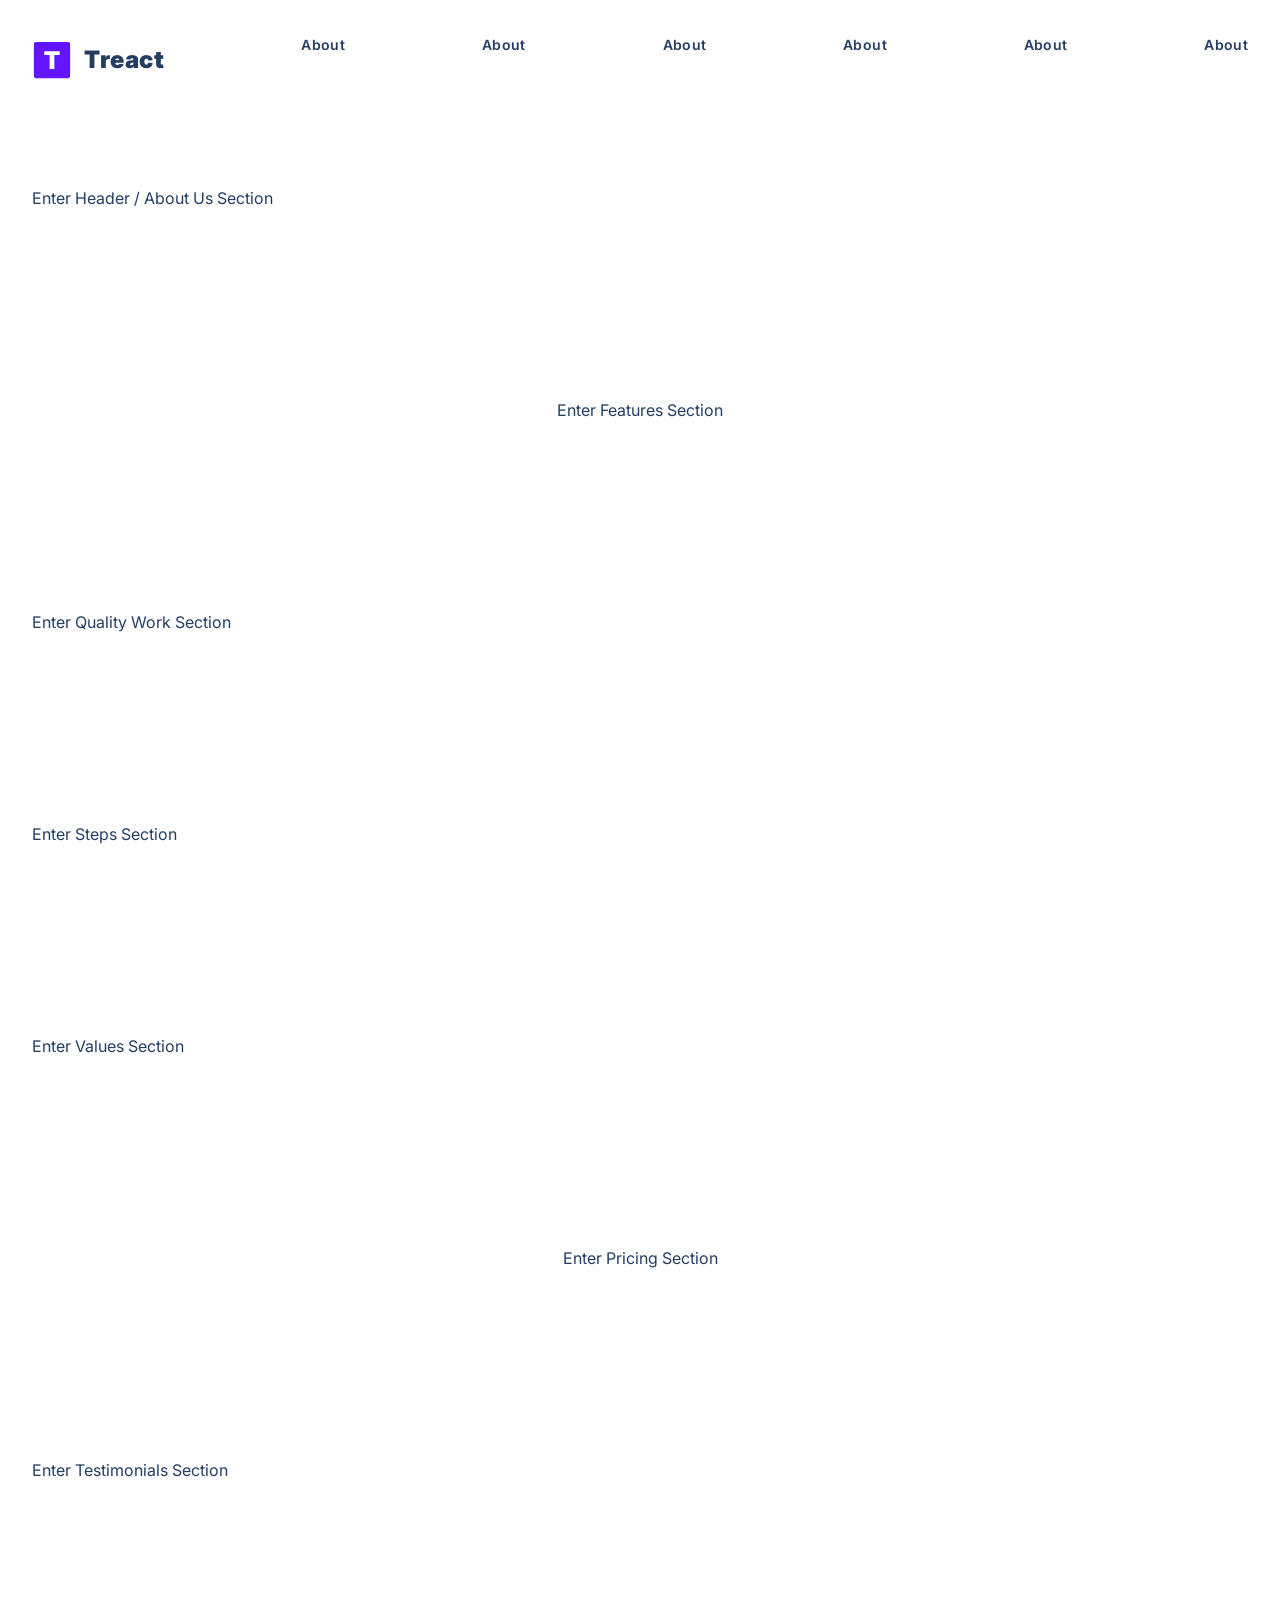
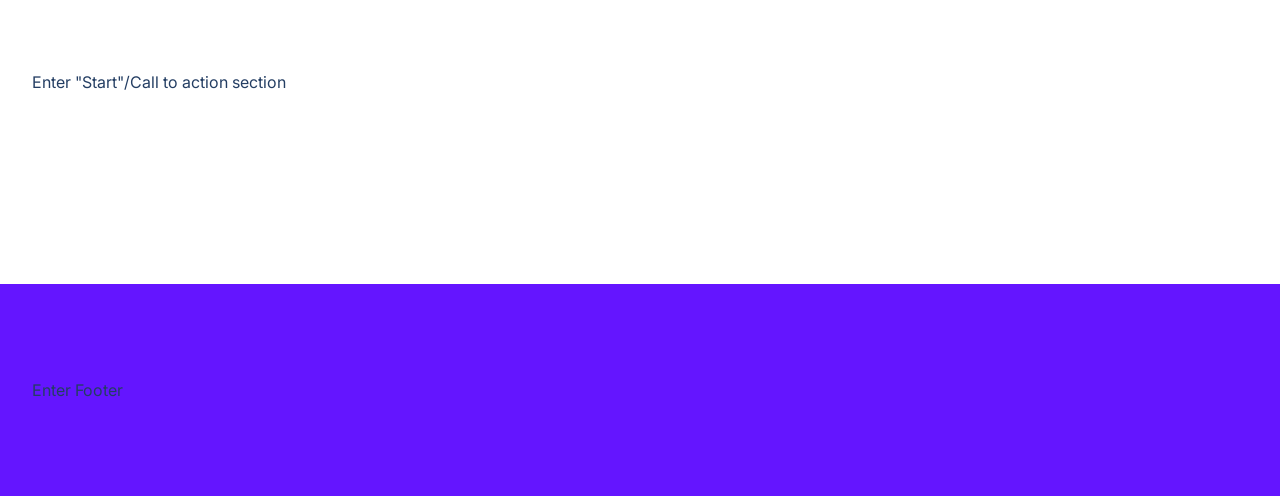
==== treact-final-project/index.html @ c8057647 "adding changes to nav bar" ====
<!DOCTYPE html>
<html lang="en">

<head>
    <meta charset="UTF-8">
    <meta http-equiv="X-UA-Compatible" content="IE=edge">
    <meta name="viewport" content="width=device-width, initial-scale=1.0">
    <title>Document</title>
    <link rel="stylesheet" href="style.css">
    <link rel="stylesheet" href="https://pro.fontawesome.com/releases/v5.10.0/css/all.css"
        integrity="sha384-AYmEC3Yw5cVb3ZcuHtOA93w35dYTsvhLPVnYs9eStHfGJvOvKxVfELGroGkvsg+p" crossorigin="anonymous" />
    <script src="script.js"></script>
</head>

<body>
    <section id="landing">
        <nav>
            <div class="row nav__row">
                <div class="nav__logo">
                 <img class="nav__logo--img" src="./assets/logo.2c489fc453a1783cbadacf914efa3df6.svg"alt="LOGO">
                 <div class="nav__logo--title">
                    Treact
                 </div>
                </div>
                 <a href="#" class="nav__link">About</a>
                 <a href="#" class="nav__link">About</a>
                 <a href="#" class="nav__link">About</a>
                 <a href="#" class="nav__link">About</a>
                 <a href="#" class="nav__link login">About</a>
                 <a href="#" class="nav__link nav__link--primary">About</a>
                <button class="btn__menu" onclick="openMenu()">
                    <svg xmlns="http://www.w3.org/2000/svg" width="24" height="24" viewBox="0 0 24 24" fill="none"
                        stroke="currentColor" stroke-width="2" stroke-linecap="round" stroke-linejoin="round"
                        class="btn__menu--svg">
                        <line x1="3" y1="12" x2="21" y2="12"></line>
                        <line x1="3" y1="6" x2="21" y2="6"></line>
                        <line x1="3" y1="18" x2="21" y2="18"></line>
                    </svg>
                </button>
            </div>
        </nav>
        <div class="modal">
            <button class="btn__menu btn__menu--close" onclick="closeMenu()">
                <svg xmlns="http://www.w3.org/2000/svg" width="24" height="24" viewBox="0 0 24 24" fill="none"
                    stroke="currentColor" stroke-width="2" stroke-linecap="round" stroke-linejoin="round"
                    class="light___StyledCloseIcon-lj69nl-14 fASujC">
                    <line x1="18" y1="6" x2="6" y2="18"></line>
                    <line x1="6" y1="6" x2="18" y2="18"></line>
                </svg>
            </button>
            <div class="modal__links">
                <a class="modal__link">About</a>
                <a class="modal__link">Blog</a>
                <a class="modal__link">Pricing</a>
                <a class="modal__link">Contact Us</a>
                <a class="modal__link">Login</a>
                <a class="modal__link modal__link--primary">Sign Up</a>
            </div>
        </div>
        <header>
            <div class="container">
                <div class="row">
                    <!--  -->Enter Header / About Us Section<!--  -->
            </div>
        </header>
    </section>
    <main>
        <section id="features">
            <div class="container">
                <div class="row__narrow">
                    <!--  -->Enter Features Section<!--  -->
                </div>
            </div>
        </section>
        <section id="quality">
            <div class="container">
                <div class="row">
                    <!--  -->Enter Quality Work Section<!--  -->
                </div>
            </div>
        </section>
        <section id="steps">
            <div class="container">
                <div class="row">
                    <!--  -->Enter Steps Section<!--  -->
                </div>
            </div>
        </section>
        <section id="values">
            <div class="container">
                <div class="row">
                    <!--  -->Enter Values Section<!--  -->
                </div>
            </div>
        </section>
        <section id="pricing">
            <div class="container">
                <div class="row">
                    <!--  -->Enter Pricing Section<!--  -->
                </div>
            </div>
        </section>
        <section id="testimonials">
            <div class="container">
                <div class="row">
                    <!--  -->Enter Testimonials Section<!--  -->
                </div>
            </div>
        </section>
        <section id="start">
            <div class="container">
                <div class="row">
                    <!--  -->Enter "Start"/Call to action section<!--  -->
                </div>
            </div>
        </section>
    </main>
    <footer>
        <div class="row footer__row">
            <!--  -->Enter Footer<!--  -->
        </div>
    </footer>
</body>

</html>
---- treact-final-project/style.css ----
@import url('https://fonts.googleapis.com/css2?family=Inter:wght@100;200;300;400;500;600;700;800;900&display=swap');

* {
    margin: 0;
    padding: 0;
    box-sizing: border-box;
    font-family: 'Inter', system-ui;
    color: #243e63;
}

body {
    max-width: 100vw;
    overflow-x: hidden;
}

a {
    text-decoration: none;
    display: inline;
}

.row {
    width: 100%;
    max-width: 1280px;
    margin: 0 auto;
}

.row__narrow {
    width: 100%;
    max-width: 1024px;
    margin: 0 auto;
}

.container {
    padding: 96px 0;
}

.purple {
    color: #6415ff;
}

section {
    padding: 0 32px;
}

main {
    margin-bottom: 96px;
}


/* 

NAVBAR ↓

*/


nav {
    display: flex;
    padding-top: 32px;
}

.nav__row {
    display: flex;
    justify-content: space-between;
}

.nav__logo {
    display: flex;
    align-items: center;
    margin: 8px 0;
    padding-bottom: 4px;
}

.nav__logo--img {
    height: 40px;
    width: 40px;
}

.nav__logo--title {
    font-weight: 900;
    font-size: 24px;
    margin-left: 12px;
    padding-bottom: 2px;
    letter-spacing: 0.6px;
}

.nav__links {
    display: flex;
    align-items: center;
    padding-bottom: 2px;
}

.nav__link {
    font-size: 14px;
    font-weight: 600;
    padding-top: 4px;
    letter-spacing: 0.35px;
    border-bottom: 2px solid transparent;
    position: relative;
    transition: all 300ms;
}


.btn__menu {
    display: none;
    background: transparent;
    border: none;
    transition: all 300ms ease;
}

.btn__menu--svg:hover {
    filter: invert(26%) sepia(94%) saturate(7476%) hue-rotate(261deg) brightness(94%) contrast(115%);
}

.modal {
    position: fixed;
    top: 0;
    left: 0;
    right: 0;
    height: 378px;
    margin: 24px 16px;
    padding: 32px;
    background-color: #fff;
    border: 1px solid rgb(229, 231, 235);
    border-radius: 8px;
    z-index: 4;
    visibility: hidden;
    opacity: 0;
    transform: translateX(300%);
    transition: all 300ms ease;
}

.modal__links {
    width: 100%;
    height: 100%;
    display: flex;
    flex-direction: column;
    align-items: center;
}

.modal__link {
    color: #1a202c;
    font-size: 18px;
    font-weight: 600;
    line-height: 1.5;
    margin: 8px 0;
    padding-bottom: 4px;
    border-bottom: 2px solid transparent;
}

.modal__link--primary {
    color: #f7fafc;
    padding: 12px 32px;
    background: #6415ff;
    border-radius: 500px;
    border: none;
}

.menu--open .modal {
    visibility: visible;
    opacity: 1;
    transform: translateX(0);
}

.btn__menu--close {
    position: fixed;
    top: 24px;
    right: 18px;
}


/* 

HEADER / ABOUT US ↓

*/


header .row {
    display: flex;
    align-items: center;
    justify-content: space-between;
}


/* 

FEATURES ↓

*/


#features {
    position: relative;
}

#features .row__narrow {
    display: flex;
    flex-direction: column;
    align-items: center;
}


/* 

QUALITY WORK ↓

*/


#quality .row {
    display: flex;
    justify-content: space-between;
    align-items: center;
}


/* 

STEPS ↓

*/


#steps .row {
    display: flex;
    justify-content: space-between;
    align-items: center;
}


/* 

VALUES ↓

*/

#values .row {
    display: flex;
    justify-content: space-between;
    align-items: center;
}


/*

PRICING ↓

*/


#pricing .row {
    display: flex;
    flex-direction: column;
    align-items: center;
}

/* 

TESTIMONIALS ↓

*/


#testimonials .row {
    display: flex;
}


/* 

START / CALL TO ACTION ↓

*/



#start .row {
    position: relative;
    overflow: hidden;
}


/* 

FOOTER ↓

*/


footer {
    padding: 96px 32px;
    background-color: rgb(100, 21, 255);
    margin-bottom: -32px;
    position: relative;
    overflow: hidden;
}


/* 

MOBILE RESPONSIVENESS ↓

*/


@media(max-width: 1280px) {
    header .row {
        align-items: flex-end;
    }
}

@media (max-width: 1024px) {

    .btn__menu {
        display: block;
    }
    header .row {
        flex-direction: column;
        align-items: center;
    }
    footer {
        padding: 80px 32px;
    }
}

@media(max-width: 768px) {
    #quality .row,
    #values .row {
        flex-direction: column-reverse;
    }
    #steps .row,
    #testimonials .row {
        flex-direction: column;
        align-items: center;
    }
    #pricing .row {
        margin-top: 40px;
    }
}

@media(max-width: 640px) {
    .container {
        padding: 80px 0;
    }
    .nav__logo {
        margin: 8px 0;
        padding-bottom: 4px;
    }
    main {
        margin-bottom: 80px;
    }
}
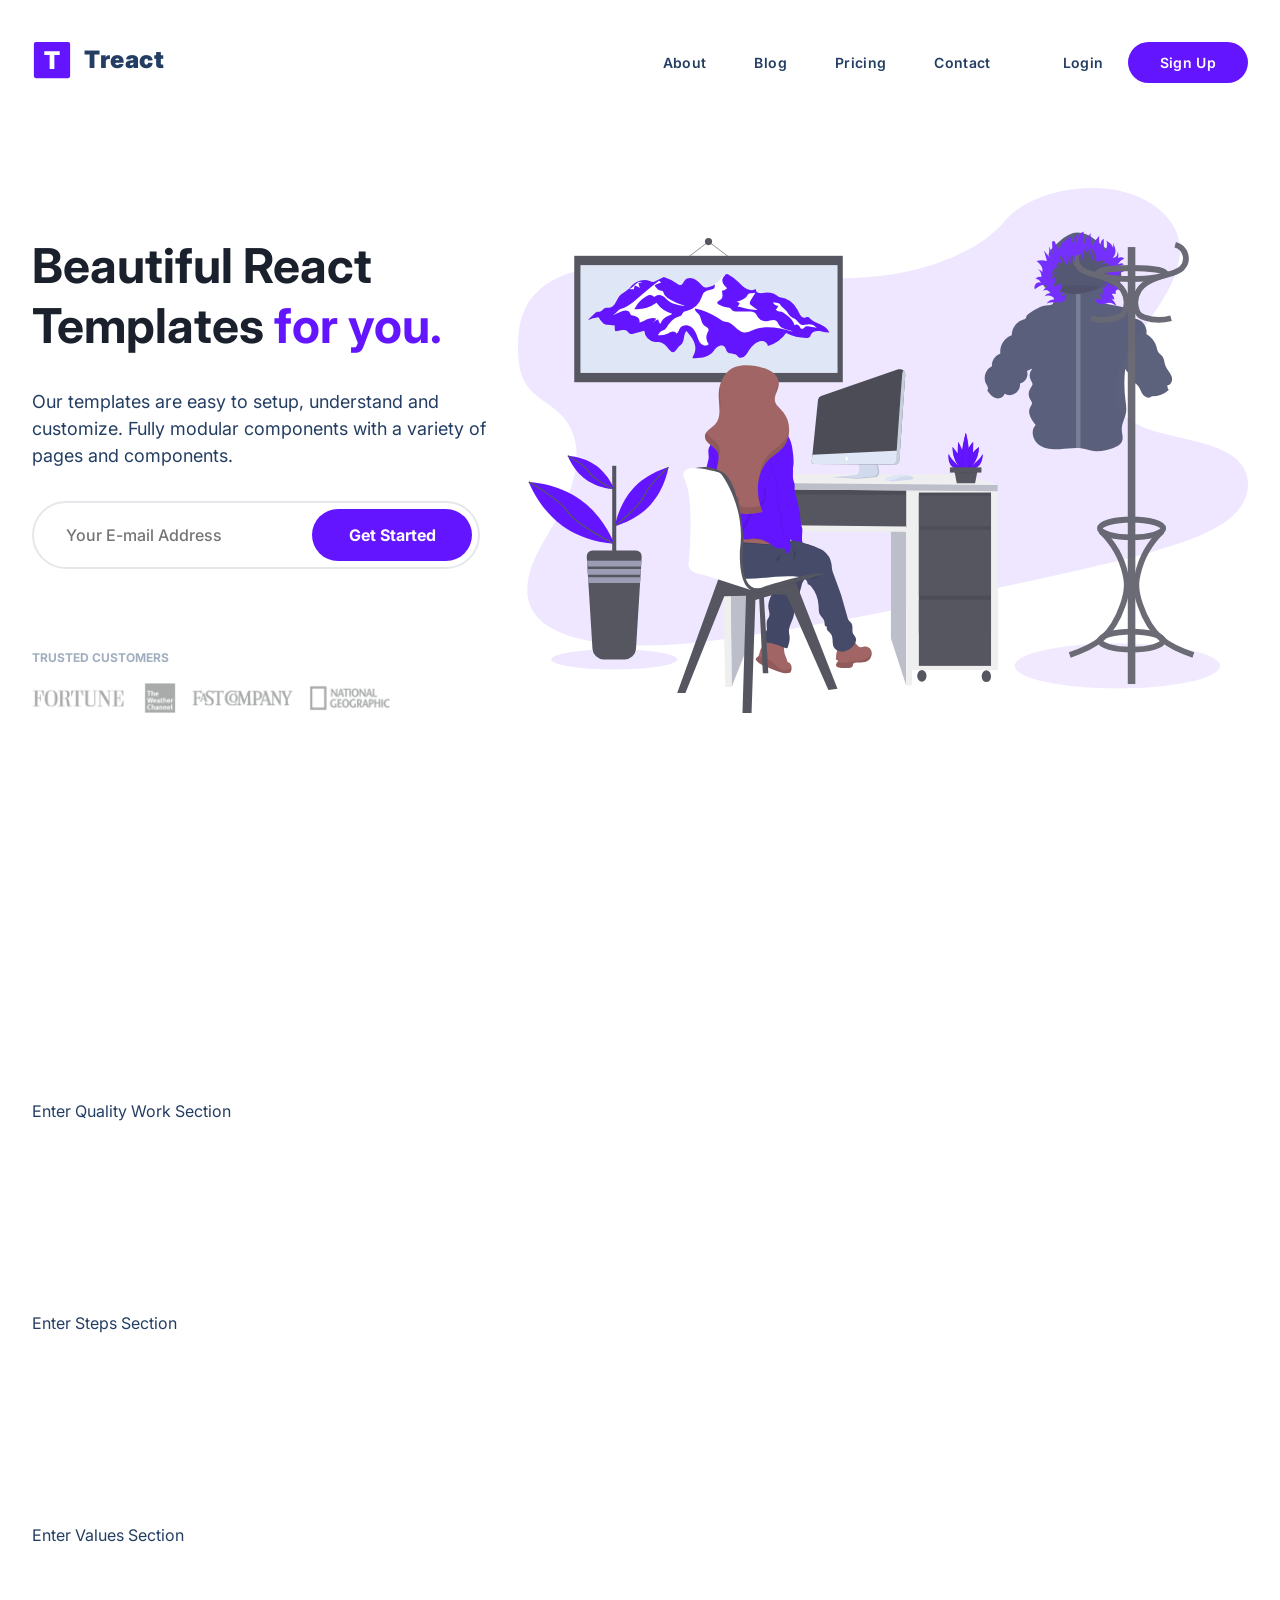
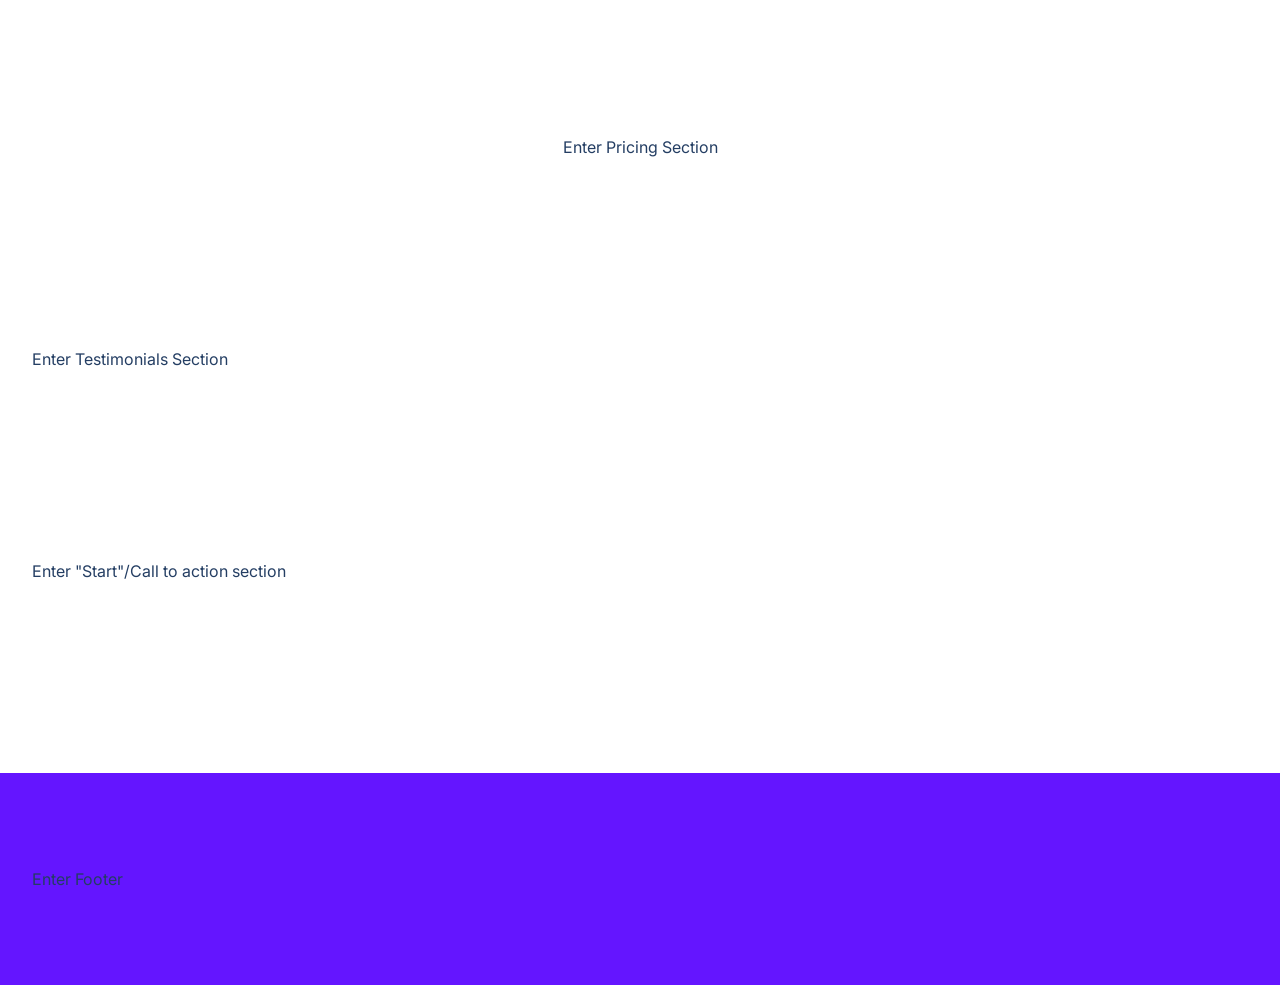
==== commit c5e47ad6: "adding nav and features" ====
--- a/treact-final-project/index.html
+++ b/treact-final-project/index.html
@@ -14,31 +14,33 @@
 
 <body>
     <section id="landing">
-        <nav>
-            <div class="row nav__row">
-                <div class="nav__logo">
-                 <img class="nav__logo--img" src="./assets/logo.2c489fc453a1783cbadacf914efa3df6.svg"alt="LOGO">
-                 <div class="nav__logo--title">
-                    Treact
-                 </div>
+            <nav>
+                <div class="row nav__row">
+                    <div class="nav__logo">
+                     <img class="nav__logo--img" src="./assets/logo.2c489fc453a1783cbadacf914efa3df6.svg"alt="LOGO">
+                     <div class="nav__logo--title">
+                        Treact
+                     </div>
+                    </div>
+                    <div class="nav__links">
+                     <a href="#" class="nav__link">About</a>
+                     <a href="#" class="nav__link">Blog</a>
+                     <a href="#" class="nav__link">Pricing</a>
+                     <a href="#" class="nav__link">Contact</a>
+                     <a href="#" class="nav__link login">Login</a>
+                     <a href="#" class="nav__link nav__link--primary">Sign Up</a>
+                     </div>
+                    <button class="btn__menu" onclick="openMenu()">
+                        <svg xmlns="http://www.w3.org/2000/svg" width="24" height="24" viewBox="0 0 24 24" fill="none"
+                            stroke="currentColor" stroke-width="2" stroke-linecap="round" stroke-linejoin="round"
+                            class="btn__menu--svg">
+                            <line x1="3" y1="12" x2="21" y2="12"></line>
+                            <line x1="3" y1="6" x2="21" y2="6"></line>
+                            <line x1="3" y1="18" x2="21" y2="18"></line>
+                        </svg>
+                    </button>
                 </div>
-                 <a href="#" class="nav__link">About</a>
-                 <a href="#" class="nav__link">About</a>
-                 <a href="#" class="nav__link">About</a>
-                 <a href="#" class="nav__link">About</a>
-                 <a href="#" class="nav__link login">About</a>
-                 <a href="#" class="nav__link nav__link--primary">About</a>
-                <button class="btn__menu" onclick="openMenu()">
-                    <svg xmlns="http://www.w3.org/2000/svg" width="24" height="24" viewBox="0 0 24 24" fill="none"
-                        stroke="currentColor" stroke-width="2" stroke-linecap="round" stroke-linejoin="round"
-                        class="btn__menu--svg">
-                        <line x1="3" y1="12" x2="21" y2="12"></line>
-                        <line x1="3" y1="6" x2="21" y2="6"></line>
-                        <line x1="3" y1="18" x2="21" y2="18"></line>
-                    </svg>
-                </button>
-            </div>
-        </nav>
+            </nav>
         <div class="modal">
             <button class="btn__menu btn__menu--close" onclick="closeMenu()">
                 <svg xmlns="http://www.w3.org/2000/svg" width="24" height="24" viewBox="0 0 24 24" fill="none"
@@ -60,7 +62,25 @@
         <header>
             <div class="container">
                 <div class="row">
-                    <!--  -->Enter Header / About Us Section<!--  -->
+                   <div class="header__description">
+                    <h1>
+                        Beautiful React Templates <span class="purple">for you.</span>
+                    </h1>
+                    <p class="header__description--para">
+                       Our templates are easy to setup, understand and customize. Fully modular components with a variety of pages and components. 
+                    </p>
+                    <div class="header__email">
+                      <input type="text" class="header__email--input" placeholder="Your E-mail Address"> 
+                      <button class="header__email--btn">Get Started</button> 
+                    </div>
+                    <p class="header__customers--title">
+                        TRUSTED CUSTOMERS
+                    </p>
+                    <img src="./assets/customers-logo-strip.680ac7c2e8ae28161d2c.png" alt="" class="header__customers">
+                   </div> 
+            <figure class="header__img--wrapper">
+               <img src="./assets/design-illustration-2.6da6a00b20c07c4a9b65d1870679e1b8.svg" alt="" class="header__img"> 
+            </figure>      
             </div>
         </header>
     </section>
@@ -68,7 +88,7 @@
         <section id="features">
             <div class="container">
                 <div class="row__narrow">
-                    <!--  -->Enter Features Section<!--  -->
+                    
                 </div>
             </div>
         </section>
--- a/treact-final-project/style.css
+++ b/treact-final-project/style.css
@@ -18,6 +18,21 @@
     display: inline;
 }
 
+h1 {
+    font-size: 48px;
+    color: #1a202c;
+    line-height: 1.25;
+}
+
+p {
+   font-size: 18px; 
+   line-height: 1.5;
+}
+
+img {
+    width: 100%;
+}
+
 .row {
     width: 100%;
     max-width: 1280px;
@@ -46,6 +61,10 @@
     margin-bottom: 96px;
 }
 
+button {
+    cursor: pointer;
+}
+
 
 /* 
 
@@ -53,6 +72,12 @@
 
 */
 
+.row {
+    width: 100%;
+    max-width: 1280px;
+    margin: 0 auto;
+}
+
 
 nav {
     display: flex;
@@ -60,8 +85,8 @@
 }
 
 .nav__row {
-    display: flex;
-    justify-content: space-between;
+   display: flex;
+   justify-content: space-between;
 }
 
 .nav__logo {
@@ -98,6 +123,51 @@
     border-bottom: 2px solid transparent;
     position: relative;
     transition: all 300ms;
+    margin: 0 24px;
+}
+
+.login{
+    margin-left: 48px;
+}
+
+.nav__link--primary {
+   margin: 0;  
+   padding: 10px 32px;
+   margin-top: 2px;
+   border-radius: 9999px;
+   color: #fff;
+   background-color: #6415ff;
+   line-height: 1.5;
+   border: none;
+   width: auto;
+   transition: all 300ms ease;
+}
+
+.nav__link::after {
+    content: "";
+    position: absolute;
+    left: 0;
+    bottom: -6px;
+    height: 2px;
+    width: 100%;
+    background: #6415ff;
+    transition: all 300ms ease;
+    opacity: 0;
+}
+
+.nav__link:hover::after {
+    opacity: 1;
+}
+
+.nav__link--primary::after {
+    content: "";
+    width: 0;
+    height: 0;
+}
+
+.nav__link--primary:hover {
+    background-color: #5011cc;
+    color: #fff;
 }
 
 
@@ -182,6 +252,94 @@
     justify-content: space-between;
 }
 
+.header__description {
+    width: 40%;
+}
+
+.header__description--para {
+    margin: 32px 0;
+}
+
+.header__email {
+    width: 100%;
+    max-width: 448px;
+    height: 68px;
+    position: relative;
+    display: flex;
+    justify-content: flex-end;
+    align-items: center;
+}
+
+.header__email--input {
+   width: 100%;
+   border-radius: 500px;
+   border: 2px solid #e5e7eb;
+   padding: 20px 192px 20px 32px;
+   color: #243e63;
+   font-size: 16px;
+   font-weight: 500;
+   position:absolute;
+   top: 0;
+   bottom: 0;
+   z-index: 1;
+   transition: border-color 300ms;
+}
+
+.header__email--input:hover {
+    border-color: #a0aec0;
+}
+
+.header__email--input:focus,
+.header__email--input:active {
+    outline: none;
+    border-color: #6415ff;
+}
+
+
+
+.header__email--btn {
+   z-index: 2;
+   margin: 8px;
+   height: calc(100% - 16px);
+   border-radius: 500px;
+   width: 160px;
+   border: none;
+   background-color: #6415ff;
+   color: #fff;
+   font-weight: 700;
+   font-size: 16px;
+   transition: all 300ms ease;
+}
+
+.header__email--btn:hover {
+    background-color: #3c0d99;
+}
+
+.header__customers--title {
+   margin-top: 80px;
+   color: #a0aec0;
+   font-size: 12px;
+   font-weight: 700;
+   letter-spacing: 0.6;
+}
+
+.header__customers {
+   margin-top: 16px;
+   padding-right: 128px;
+   opacity: 0.5; 
+}
+
+.header__img--wrapper {
+   width: calc(100% - 40%);
+}
+
+.header__img {
+    width: 100%;
+    max-width: 768px;
+}
+
+
+
 
 /* 
 
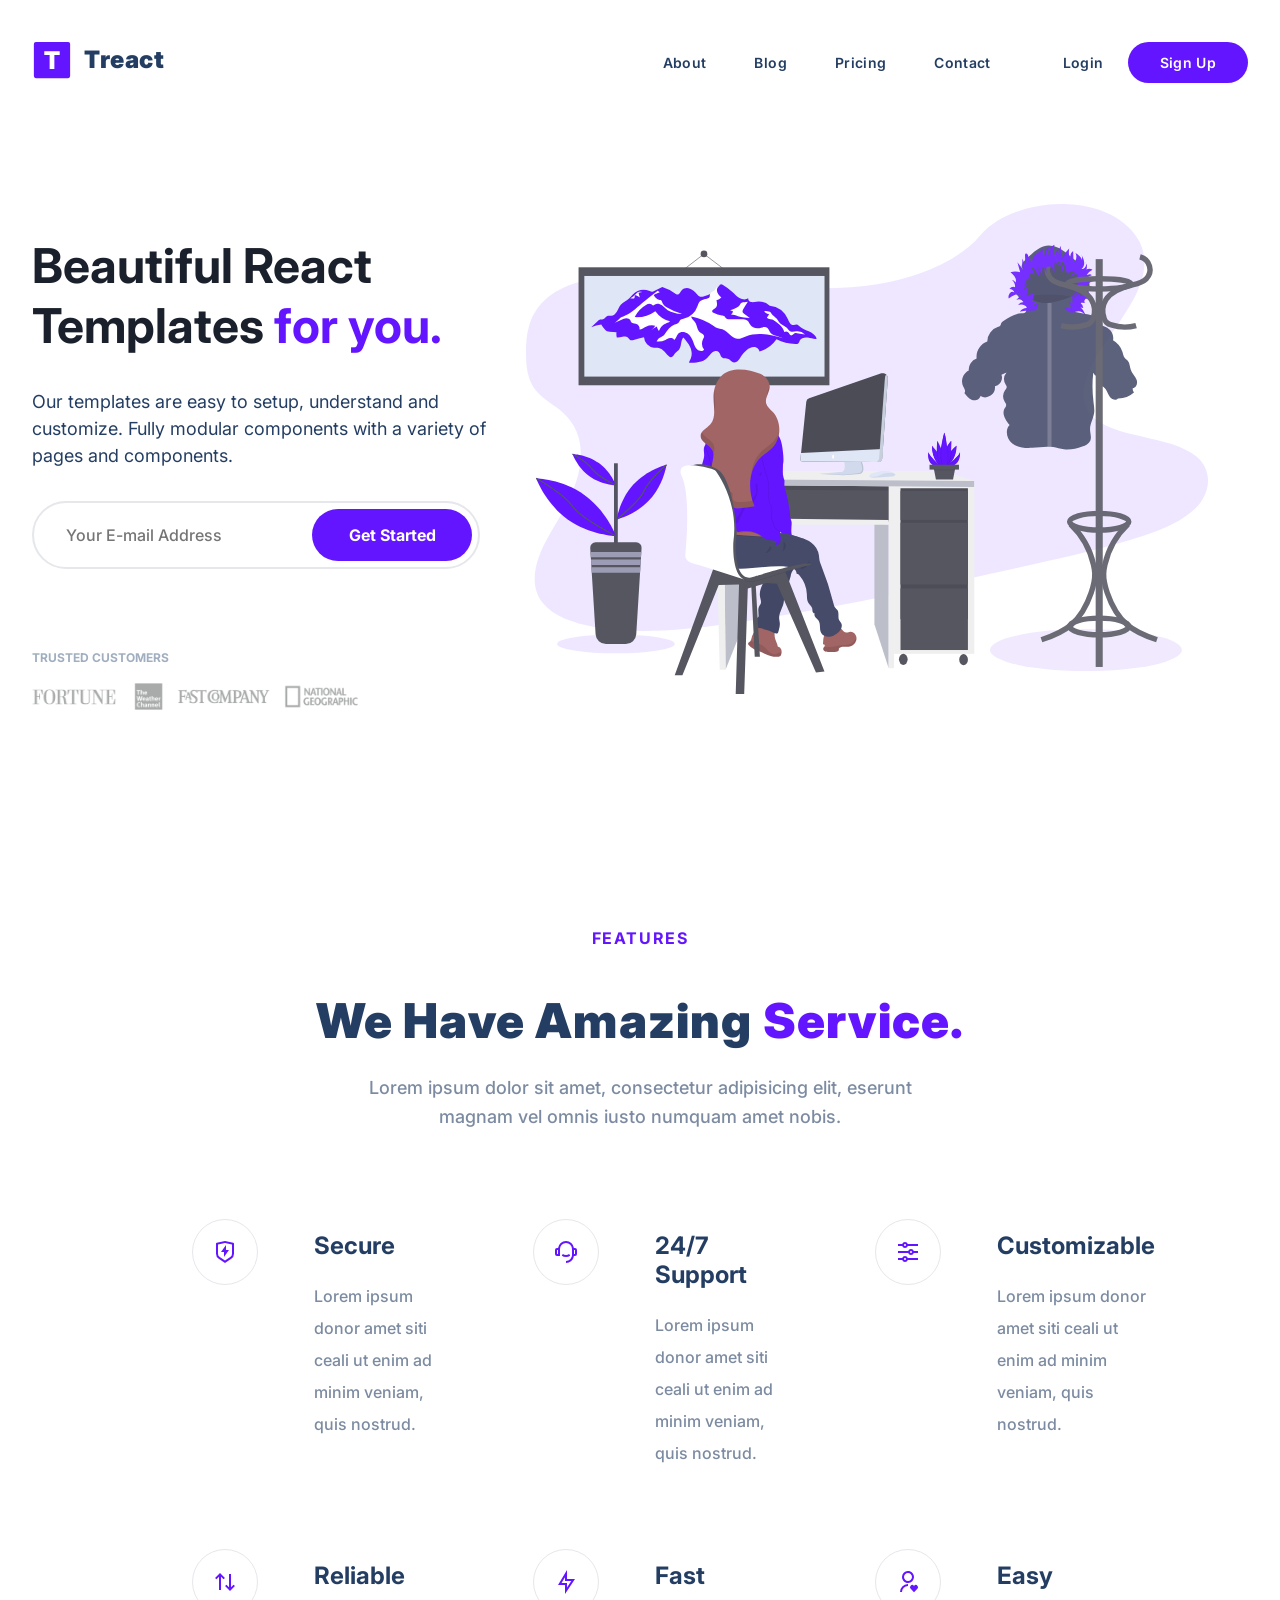
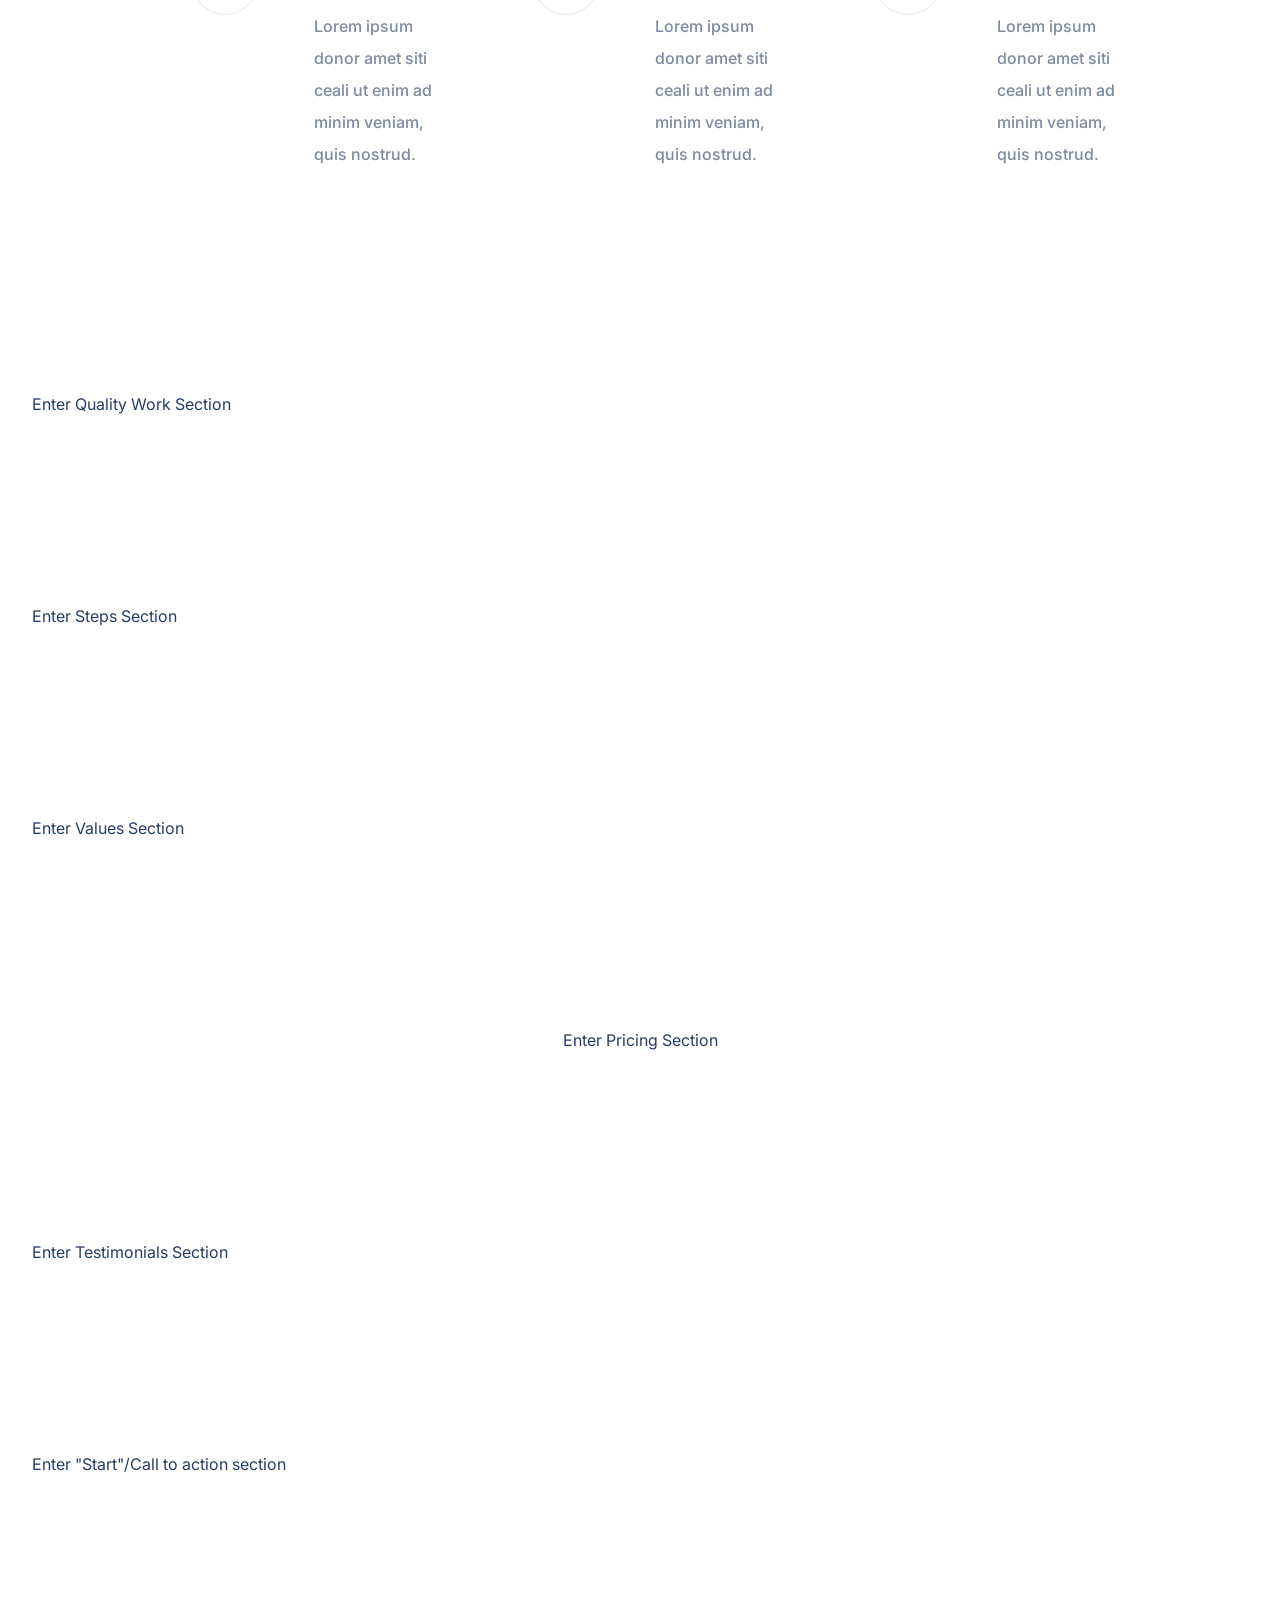
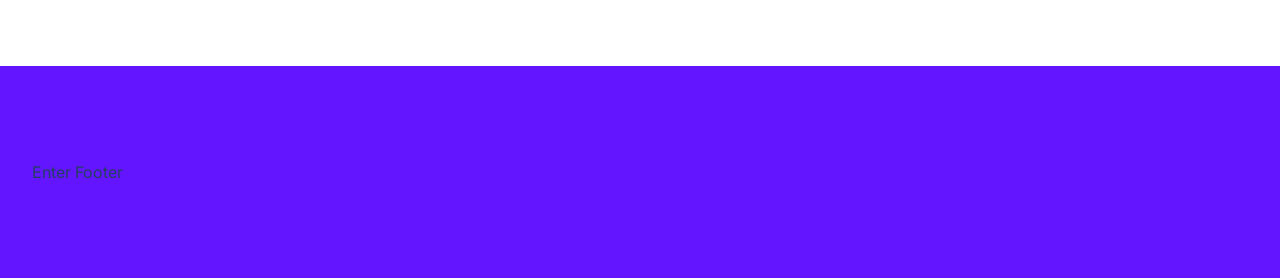
==== commit 60f8f109: "adding features section" ====
--- a/treact-final-project/index.html
+++ b/treact-final-project/index.html
@@ -88,7 +88,86 @@
         <section id="features">
             <div class="container">
                 <div class="row__narrow">
-                    
+                  <h4 class="section__tag">FEATURES</h4>
+                  <h2 class="section__title">We Have Amazing <span class="purple">Service.</span>
+                </h2>
+                 <div class="section__para">
+                    Lorem ipsum dolor sit amet, consectetur adipisicing elit, eserunt magnam vel omnis iusto numquam amet nobis.
+                 </div>
+                 <div class="features">
+                   <div class="feature">
+                      <div class="feature__row">
+                        <figure class="feature__img--wrapper">
+                            <img src="./assets/shield-icon.daefe14b320b14fbd9cbd18908ac93ec.svg" alt="" class="feature__img">
+                        </figure>
+                        <div class="feature__text">
+                            <h2 class="feature__title">Secure</h2>
+                            <p class="feature__para">Lorem ipsum donor amet siti ceali ut enim ad minim veniam, quis nostrud.
+                            </p>
+                        </div>
+                      </div>
+                    </div>
+                   <div class="feature">
+                      <div class="feature__row">
+                        <figure class="feature__img--wrapper">
+                            <img src="./assets/support-icon.f9253ffa8cb6ffde5bbaa05eb5136375.svg" alt="" class="feature__img">
+                        </figure>
+                        <div class="feature__text">
+                            <h2 class="feature__title">24/7 Support</h2>
+                            <p class="feature__para">Lorem ipsum donor amet siti ceali ut enim ad minim veniam, quis nostrud.
+                            </p>
+                        </div>
+                      </div>
+                    </div>
+                   <div class="feature">
+                      <div class="feature__row">
+                        <figure class="feature__img--wrapper">
+                            <img src="./assets/customize-icon.367468c90fd796009b97fbfba67b2c6a.svg" alt="" class="feature__img">
+                        </figure>
+                        <div class="feature__text">
+                            <h2 class="feature__title">Customizable</h2>
+                            <p class="feature__para">Lorem ipsum donor amet siti ceali ut enim ad minim veniam, quis nostrud.
+                            </p>
+                        </div>
+                      </div>
+                    </div>
+                   <div class="feature">
+                      <div class="feature__row">
+                        <figure class="feature__img--wrapper">
+                            <img src="./assets/reliable-icon.1367510a8f0a1bec76dc425d25f92f43.svg" alt="" class="feature__img">
+                        </figure>
+                        <div class="feature__text">
+                            <h2 class="feature__title">Reliable</h2>
+                            <p class="feature__para">Lorem ipsum donor amet siti ceali ut enim ad minim veniam, quis nostrud.
+                            </p>
+                        </div>
+                      </div>
+                    </div>
+                   <div class="feature">
+                      <div class="feature__row">
+                        <figure class="feature__img--wrapper">
+                            <img src="./assets/fast-icon.dbb971a73d4805d2fc3bcdacdb55beba.svg" alt="" class="feature__img">
+                        </figure>
+                        <div class="feature__text">
+                            <h2 class="feature__title">Fast</h2>
+                            <p class="feature__para">Lorem ipsum donor amet siti ceali ut enim ad minim veniam, quis nostrud.
+                            </p>
+                        </div>
+                      </div>
+                    </div>
+                   <div class="feature">
+                      <div class="feature__row">
+                        <figure class="feature__img--wrapper">
+                            <img src="./assets/simple-icon.673b7e1750b2a4ef32907fc164828d00.svg" alt="" class="feature__img">
+                        </figure>
+                        <div class="feature__text">
+                            <h2 class="feature__title">Easy</h2>
+                            <p class="feature__para">Lorem ipsum donor amet siti ceali ut enim ad minim veniam, quis nostrud.
+                            </p>
+                        </div>
+                      </div>
+                    </div>
+                 </div>
                 </div>
             </div>
         </section>
--- a/treact-final-project/style.css
+++ b/treact-final-project/style.css
@@ -24,6 +24,27 @@
     line-height: 1.25;
 }
 
+h2 {
+    display:block;
+    font-size: 1.5em;
+    margin-block-start: 0.83em;
+    margin-block-end: 0.83em;
+    margin-inline-start: 0px;
+    margin-inline-end: 0px;
+    font-weight: bold;
+    unicode-bidi: isolate;
+}
+
+h4 {
+    display: block;
+    margin-block-start: 1.33em;
+    margin-block-end: 1.33em;
+    margin-inline-start: 0px;
+    margin-inline-end: 0px;
+    font-weight: bold;
+    unicode-bidi: isolate;
+}
+
 p {
    font-size: 18px; 
    line-height: 1.5;
@@ -31,6 +52,17 @@
 
 img {
     width: 100%;
+    overflow-clip-margin: content-box;
+    overflow: clip;
+}
+
+figure {
+    display: block;
+    margin-block-start: 1em;
+    margin-block-end: 1em;
+    margin-inline-start: 40px;
+    margin-inline-end: 40px;
+    unicode-bidi: isolate;
 }
 
 .row {
@@ -358,6 +390,83 @@
     align-items: center;
 }
 
+#features .section__title {
+    text-align: center;
+}
+
+#features .section__para {
+    text-align: center;
+    max-width: 576px;
+}
+
+.section__tag {
+    font-size: 16px;
+    color: #6415ff;
+    letter-spacing: 1.6px;
+    font-weight: 700;
+    text-transform: uppercase;
+}
+
+.section__title {
+   font-size: 48px;
+   font-weight: 900;
+   color: #243e63;
+   line-height: 1.5;
+   margin: 16px 0;
+   letter-spacing: 0.025em;
+}
+
+.section__para {
+   font-size: 18px;
+   font-weight: 500;
+   color: #7c8ba1;
+   line-height: 1.625; 
+}
+
+.features {
+    display: flex;
+    flex-wrap: wrap;
+    margin-top: 40px;
+}
+
+.feature {
+    width: calc(100% / 3);
+}
+
+.feature__row {
+    display: flex;
+    align-items: flex-start;
+    padding: 32px 24px;
+}
+
+.feature__img--wrapper {
+    display: flex;
+    padding: 20px;
+    border: 1px solid #e5e7eb;
+    border-radius: 500px;
+}
+
+.feature__img {
+    width: 24px;
+    height: 24px;
+}
+
+.feature__text {
+    margin-top: 8px;
+    margin-left: 16px;
+}
+
+.feature__para {
+    margin-top: 16px;
+    font-size: 16px;
+    max-width: calc(634px / 3);
+    color: #7c8ba1;
+    line-height: 2;
+    font-weight: 500;
+}
+
+
+
 
 /* 
 
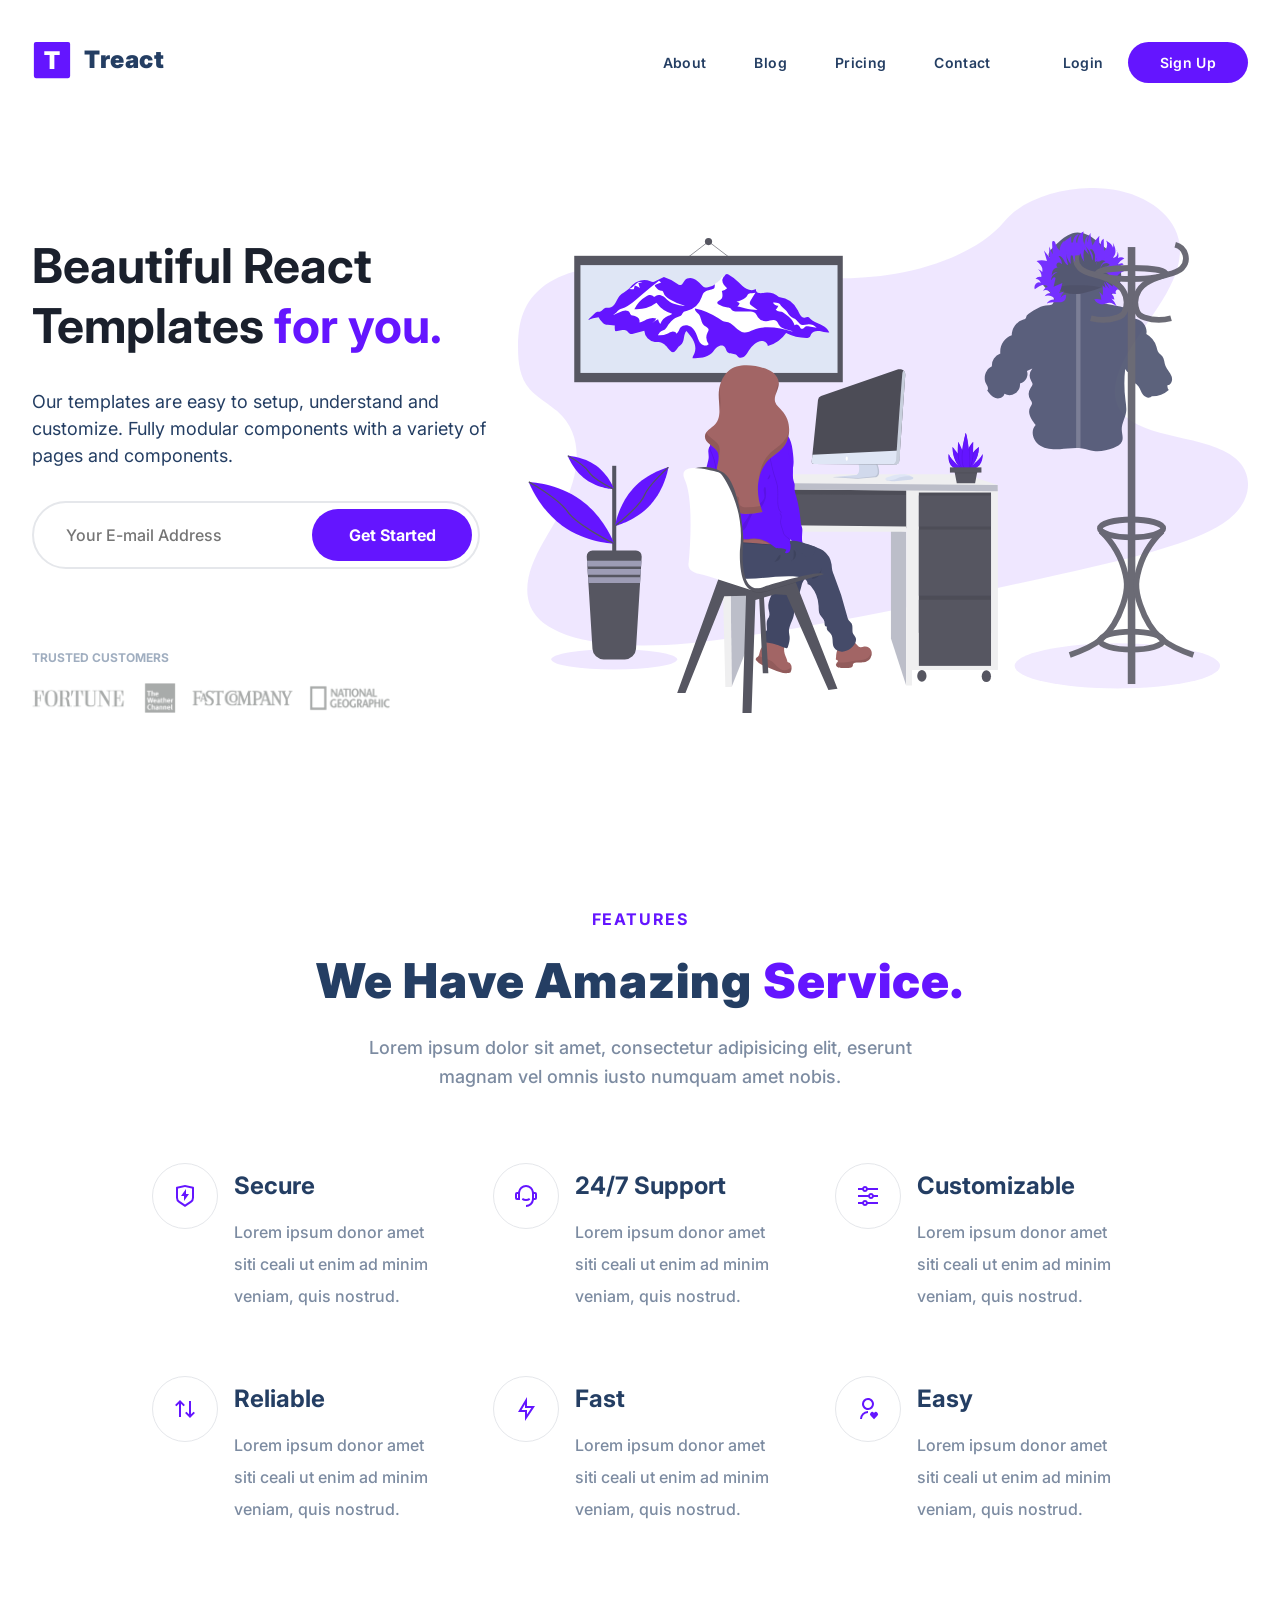
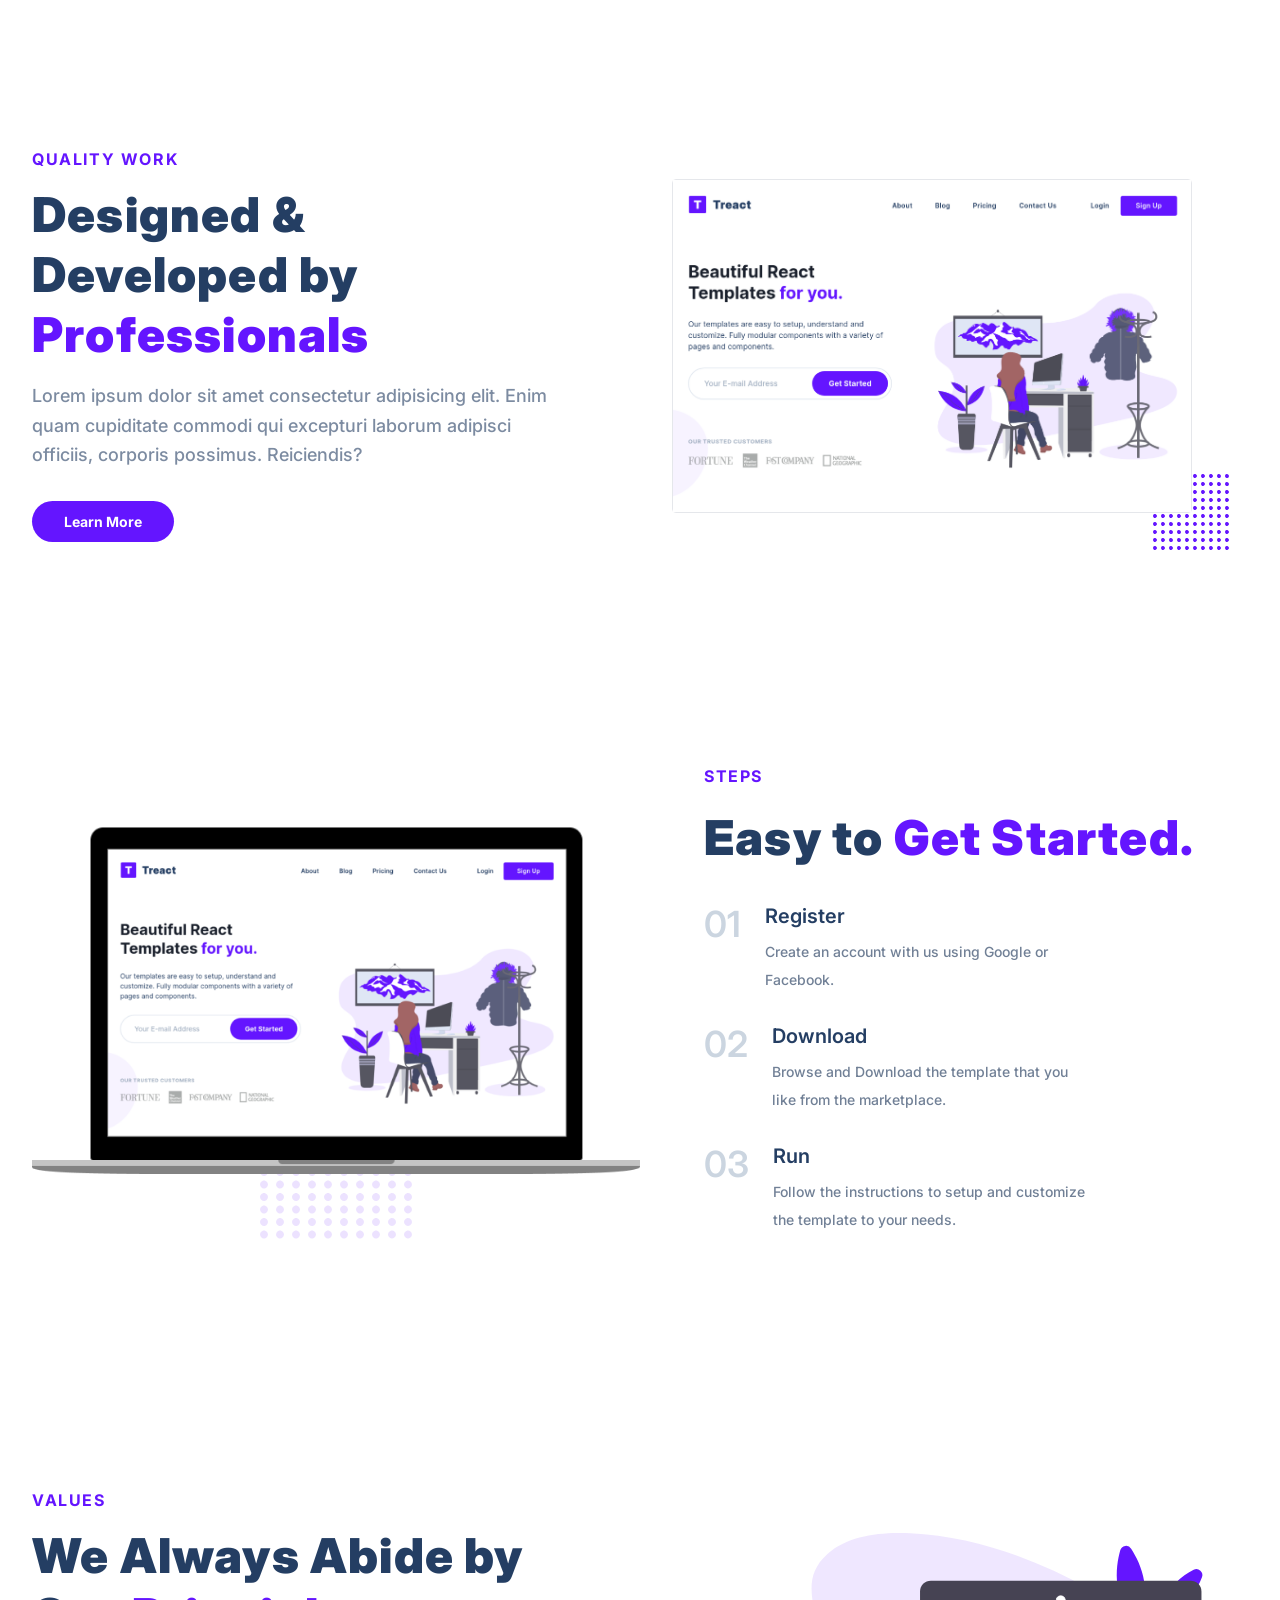
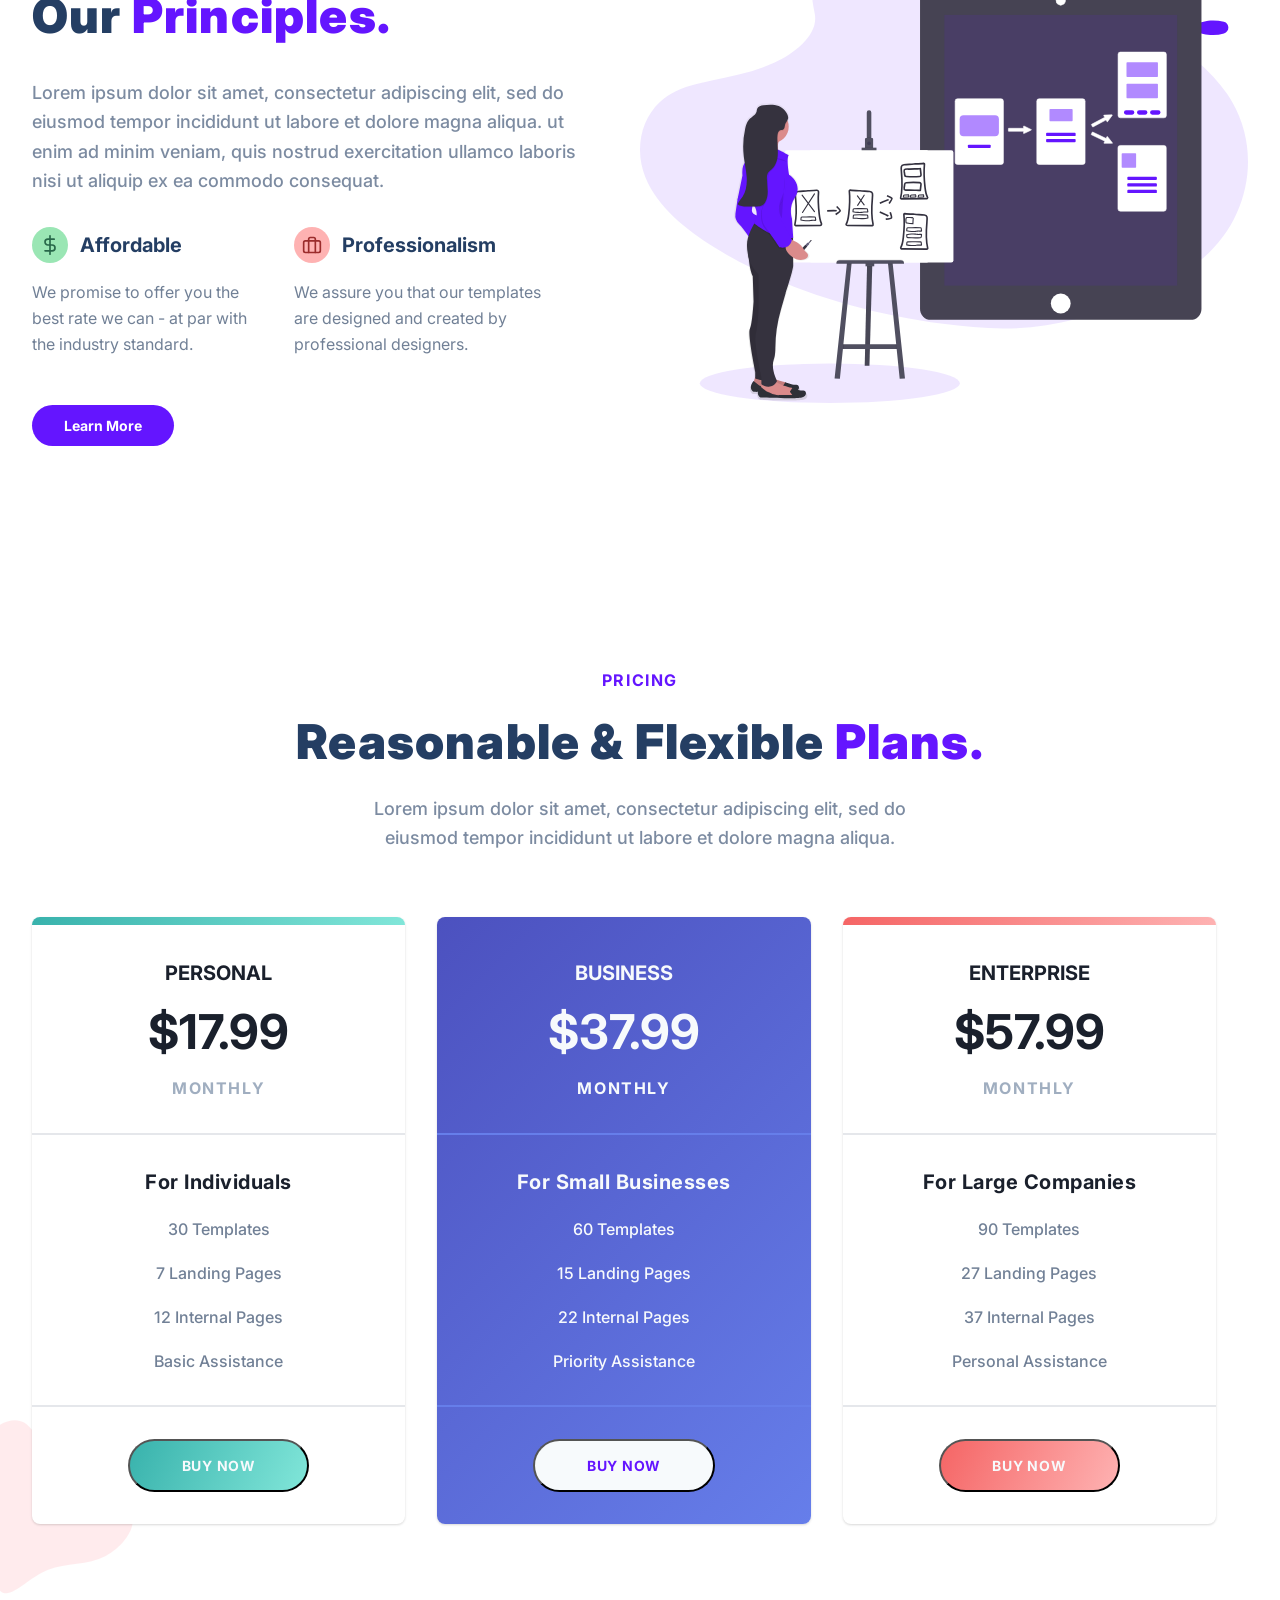
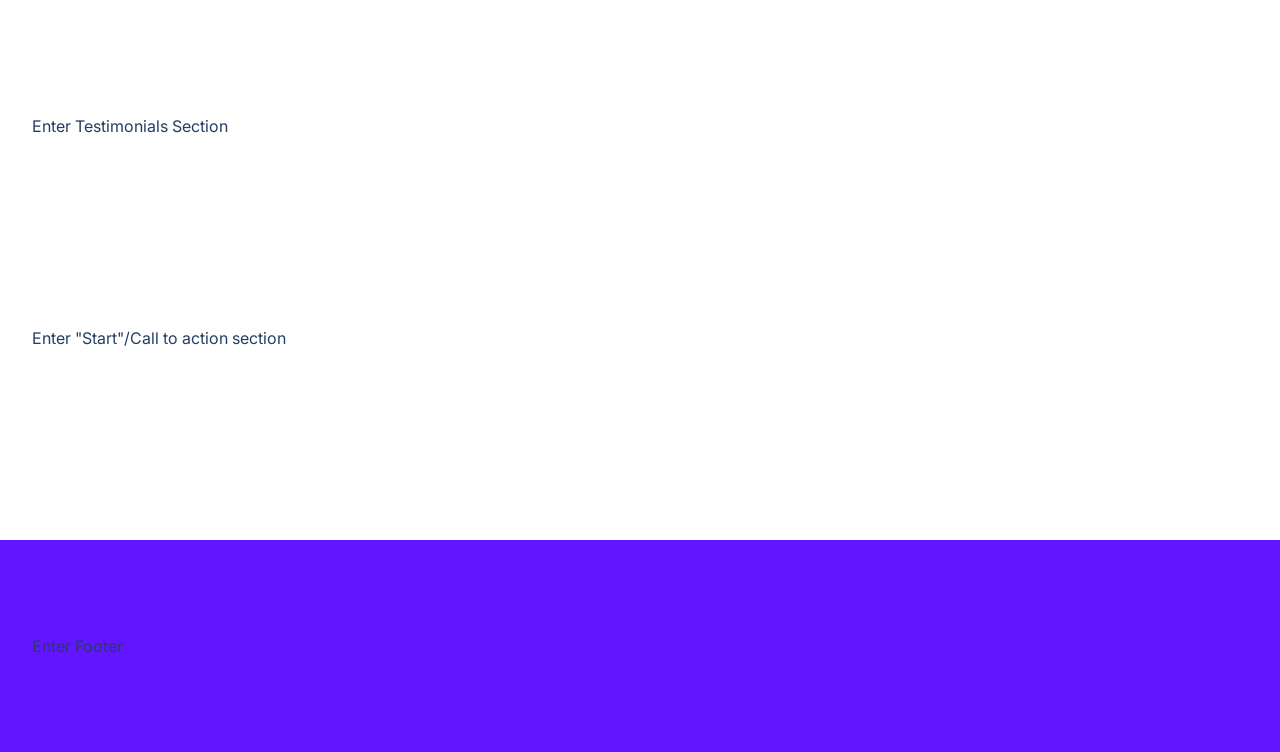
==== commit 05158755: "adding values and pricing sections" ====
--- a/treact-final-project/index.html
+++ b/treact-final-project/index.html
@@ -85,7 +85,7 @@
         </header>
     </section>
     <main>
-        <section id="features">
+    <section id="features">
             <div class="container">
                 <div class="row__narrow">
                   <h4 class="section__tag">FEATURES</h4>
@@ -174,31 +174,202 @@
         <section id="quality">
             <div class="container">
                 <div class="row">
-                    <!--  -->Enter Quality Work Section<!--  -->
+                  <div class="quality__description">
+                    <div class="section__tag">QUALITY WORK</div>
+                     <h2 class="section__title">
+                        Designed & Developed by <span class="purple">Professionals</span>
+                     </h2>
+                       <p class="section__para">Lorem ipsum dolor sit amet consectetur adipisicing elit. Enim quam cupiditate commodi qui excepturi laborum adipisci officiis, corporis possimus. Reiciendis?
+                       </p>
+                       <button class="btn">Learn More</button>
+                   </div>
+                     <figure class="quality__img--wrapper">
+                        <img src="./assets/hero-screenshot-1.40a097b525c2f8c9808e.png" alt="" class="quality__img">
+                        <svg viewBox="0 0 1280 1280" class="quality__grid"><path d="M55 33.5C44.5 37 35 47.6 32.8 58.3c-4.3 20.6 16.3 41.2 36.9 36.9 15.5-3.2 27.5-19 26-33.9-1.1-10.5-9-21.3-19-26.2-6.1-2.9-15.5-3.6-21.7-1.6zM183 33.5c-15.1 5-25.3 21.6-22.2 36.2 2.5 11.9 13.6 23 25.4 25.5 19.4 4.1 39.5-14.2 37.5-33.9-1.1-10.5-9-21.3-19-26.2-6.1-2.9-15.5-3.6-21.7-1.6zM311 33.5c-10.5 3.5-20 14.1-22.2 24.8-4.3 20.6 16.3 41.2 36.9 36.9 15.5-3.2 27.5-19 26-33.9-1.1-10.5-9-21.3-19-26.2-6.1-2.9-15.5-3.6-21.7-1.6zM439 33.5c-10.5 3.5-20 14.1-22.2 24.8-4.3 20.6 16.3 41.2 36.9 36.9 15.5-3.2 27.5-19 26-33.9-1.1-10.5-9-21.3-19-26.2-6.1-2.9-15.5-3.6-21.7-1.6zM567 33.5c-10.5 3.5-20 14.1-22.2 24.8-4.3 20.6 16.3 41.2 36.9 36.9 15.5-3.2 27.5-19 26-33.9-1.1-10.5-9-21.3-19-26.2-6.1-2.9-15.5-3.6-21.7-1.6zM695 33.5c-10.5 3.5-20 14.1-22.2 24.8-4.3 20.6 16.3 41.2 36.9 36.9 15.5-3.2 27.5-19 26-33.9-1.1-10.5-9-21.3-19-26.2-6.1-2.9-15.5-3.6-21.7-1.6zM823 33.5c-10.5 3.5-20 14.1-22.2 24.8-4.3 20.6 16.3 41.2 36.9 36.9 15.5-3.2 27.5-19 26-33.9-1.1-10.5-9-21.3-19-26.2-6.1-2.9-15.5-3.6-21.7-1.6zM951 33.5c-10.5 3.5-20 14.1-22.2 24.8-4.3 20.6 16.3 41.2 36.9 36.9 15.5-3.2 27.5-19 26-33.9-1.1-10.5-9-21.3-19-26.2-6.1-2.9-15.5-3.6-21.7-1.6zM1079 33.5c-10.5 3.5-20 14.1-22.2 24.8-2.5 11.7 3.2 24.4 14.2 31.9 10.7 7.4 22.9 7.5 33.7.3 17.7-11.8 20.1-33.8 5.3-48.5-8.5-8.6-20.7-11.9-31-8.5zM1207 33.5c-10.5 3.5-20 14.1-22.2 24.8-2.5 11.7 3.2 24.4 14.2 31.9 10.7 7.4 22.9 7.5 33.7.3 17.7-11.8 20.1-33.8 5.3-48.5-8.5-8.6-20.7-11.9-31-8.5zM55 161.5c-10.5 3.5-20 14.1-22.2 24.8-4.3 20.6 16.3 41.2 36.9 36.9 15.5-3.2 27.5-19 26-33.9-1.1-10.5-9-21.3-19-26.2-6.1-2.9-15.5-3.6-21.7-1.6zM183 161.5c-15.1 5-25.3 21.6-22.2 36.2 2.5 11.9 13.6 23 25.4 25.5 19.4 4.1 39.5-14.2 37.5-33.9-1.1-10.5-9-21.3-19-26.2-6.1-2.9-15.5-3.6-21.7-1.6zM311 161.5c-10.5 3.5-20 14.1-22.2 24.8-4.3 20.6 16.3 41.2 36.9 36.9 15.5-3.2 27.5-19 26-33.9-1.1-10.5-9-21.3-19-26.2-6.1-2.9-15.5-3.6-21.7-1.6zM439 161.5c-10.5 3.5-20 14.1-22.2 24.8-4.3 20.6 16.3 41.2 36.9 36.9 15.5-3.2 27.5-19 26-33.9-1.1-10.5-9-21.3-19-26.2-6.1-2.9-15.5-3.6-21.7-1.6zM567 161.5c-10.5 3.5-20 14.1-22.2 24.8-4.3 20.6 16.3 41.2 36.9 36.9 15.5-3.2 27.5-19 26-33.9-1.1-10.5-9-21.3-19-26.2-6.1-2.9-15.5-3.6-21.7-1.6zM695 161.5c-10.5 3.5-20 14.1-22.2 24.8-4.3 20.6 16.3 41.2 36.9 36.9 15.5-3.2 27.5-19 26-33.9-1.1-10.5-9-21.3-19-26.2-6.1-2.9-15.5-3.6-21.7-1.6zM823 161.5c-10.5 3.5-20 14.1-22.2 24.8-4.3 20.6 16.3 41.2 36.9 36.9 15.5-3.2 27.5-19 26-33.9-1.1-10.5-9-21.3-19-26.2-6.1-2.9-15.5-3.6-21.7-1.6zM951 161.5c-10.5 3.5-20 14.1-22.2 24.8-4.3 20.6 16.3 41.2 36.9 36.9 15.5-3.2 27.5-19 26-33.9-1.1-10.5-9-21.3-19-26.2-6.1-2.9-15.5-3.6-21.7-1.6zM1079 161.5c-10.5 3.5-20 14.1-22.2 24.8-2.5 11.7 3.2 24.4 14.2 31.9 10.7 7.4 22.9 7.5 33.7.3 17.7-11.8 20.1-33.8 5.3-48.5-8.5-8.6-20.7-11.9-31-8.5zM1207 161.5c-10.5 3.5-20 14.1-22.2 24.8-2.5 11.7 3.2 24.4 14.2 31.9 10.7 7.4 22.9 7.5 33.7.3 17.7-11.8 20.1-33.8 5.3-48.5-8.5-8.6-20.7-11.9-31-8.5zM55 289.5c-10.5 3.5-20 14.1-22.2 24.8-4.3 20.6 16.3 41.2 36.9 36.9 15.5-3.2 27.5-19 26-33.9-1.1-10.5-9-21.3-19-26.2-6.1-2.9-15.5-3.6-21.7-1.6zM183 289.5c-10.5 3.5-20 14.1-22.2 24.8-4.3 20.6 16.3 41.2 36.9 36.9 15.5-3.2 27.5-19 26-33.9-1.1-10.5-9-21.3-19-26.2-6.1-2.9-15.5-3.6-21.7-1.6zM311 289.5c-10.5 3.5-20 14.1-22.2 24.8-4.3 20.6 16.3 41.2 36.9 36.9 15.5-3.2 27.5-19 26-33.9-1.1-10.5-9-21.3-19-26.2-6.1-2.9-15.5-3.6-21.7-1.6zM439 289.5c-10.5 3.5-20 14.1-22.2 24.8-4.3 20.6 16.3 41.2 36.9 36.9 15.5-3.2 27.5-19 26-33.9-1.1-10.5-9-21.3-19-26.2-6.1-2.9-15.5-3.6-21.7-1.6zM567 289.5c-10.5 3.5-20 14.1-22.2 24.8-4.3 20.6 16.3 41.2 36.9 36.9 15.5-3.2 27.5-19 26-33.9-1.1-10.5-9-21.3-19-26.2-6.1-2.9-15.5-3.6-21.7-1.6zM695 289.5c-10.5 3.5-20 14.1-22.2 24.8-4.3 20.6 16.3 41.2 36.9 36.9 15.5-3.2 27.5-19 26-33.9-1.1-10.5-9-21.3-19-26.2-6.1-2.9-15.5-3.6-21.7-1.6zM823 289.5c-10.5 3.5-20 14.1-22.2 24.8-4.3 20.6 16.3 41.2 36.9 36.9 15.5-3.2 27.5-19 26-33.9-1.1-10.5-9-21.3-19-26.2-6.1-2.9-15.5-3.6-21.7-1.6zM951 289.5c-10.5 3.5-20 14.1-22.2 24.8-4.3 20.6 16.3 41.2 36.9 36.9 15.5-3.2 27.5-19 26-33.9-1.1-10.5-9-21.3-19-26.2-6.1-2.9-15.5-3.6-21.7-1.6zM1079 289.5c-10.5 3.5-20 14.1-22.2 24.8-4.3 20.6 16.3 41.2 36.9 36.9 15.5-3.2 27.5-19 26-33.9-1.1-10.5-9-21.3-19-26.2-6.1-2.9-15.5-3.6-21.7-1.6zM1207 289.5c-10.5 3.5-20 14.1-22.2 24.8-4.3 20.6 16.3 41.2 36.9 36.9 15.5-3.2 27.5-19 26-33.9-1.1-10.5-9-21.3-19-26.2-6.1-2.9-15.5-3.6-21.7-1.6zM55 417.5c-10.5 3.5-20 14.1-22.2 24.8-4.3 20.6 16.3 41.2 36.9 36.9 15.5-3.2 27.5-19 26-33.9-1.1-10.5-9-21.3-19-26.2-6.1-2.9-15.5-3.6-21.7-1.6zM183 417.5c-10.5 3.5-20 14.1-22.2 24.8-4.3 20.6 16.3 41.2 36.9 36.9 15.5-3.2 27.5-19 26-33.9-1.1-10.5-9-21.3-19-26.2-6.1-2.9-15.5-3.6-21.7-1.6zM311 417.5c-10.5 3.5-20 14.1-22.2 24.8-4.3 20.6 16.3 41.2 36.9 36.9 15.5-3.2 27.5-19 26-33.9-1.1-10.5-9-21.3-19-26.2-6.1-2.9-15.5-3.6-21.7-1.6zM439 417.5c-10.5 3.5-20 14.1-22.2 24.8-4.3 20.6 16.3 41.2 36.9 36.9 15.5-3.2 27.5-19 26-33.9-1.1-10.5-9-21.3-19-26.2-6.1-2.9-15.5-3.6-21.7-1.6zM567 417.5c-10.5 3.5-20 14.1-22.2 24.8-4.3 20.6 16.3 41.2 36.9 36.9 15.5-3.2 27.5-19 26-33.9-1.1-10.5-9-21.3-19-26.2-6.1-2.9-15.5-3.6-21.7-1.6zM695 417.5c-10.5 3.5-20 14.1-22.2 24.8-4.3 20.6 16.3 41.2 36.9 36.9 15.5-3.2 27.5-19 26-33.9-1.1-10.5-9-21.3-19-26.2-6.1-2.9-15.5-3.6-21.7-1.6zM823 417.5c-10.5 3.5-20 14.1-22.2 24.8-4.3 20.6 16.3 41.2 36.9 36.9 15.5-3.2 27.5-19 26-33.9-1.1-10.5-9-21.3-19-26.2-6.1-2.9-15.5-3.6-21.7-1.6zM951 417.5c-10.5 3.5-20 14.1-22.2 24.8-4.3 20.6 16.3 41.2 36.9 36.9 15.5-3.2 27.5-19 26-33.9-1.1-10.5-9-21.3-19-26.2-6.1-2.9-15.5-3.6-21.7-1.6zM1079 417.5c-10.5 3.5-20 14.1-22.2 24.8-4.3 20.6 16.3 41.2 36.9 36.9 15.5-3.2 27.5-19 26-33.9-1.1-10.5-9-21.3-19-26.2-6.1-2.9-15.5-3.6-21.7-1.6zM1207 417.5c-10.5 3.5-20 14.1-22.2 24.8-4.3 20.6 16.3 41.2 36.9 36.9 15.5-3.2 27.5-19 26-33.9-1.1-10.5-9-21.3-19-26.2-6.1-2.9-15.5-3.6-21.7-1.6zM55 545.5c-10.5 3.5-20 14.1-22.2 24.8-4.3 20.6 16.3 41.2 36.9 36.9 15.5-3.2 27.5-19 26-33.9-1.1-10.5-9-21.3-19-26.2-6.1-2.9-15.5-3.6-21.7-1.6zM183 545.5c-10.5 3.5-20 14.1-22.2 24.8-4.3 20.6 16.3 41.2 36.9 36.9 15.5-3.2 27.5-19 26-33.9-1.1-10.5-9-21.3-19-26.2-6.1-2.9-15.5-3.6-21.7-1.6zM311 545.5c-10.5 3.5-20 14.1-22.2 24.8-4.3 20.6 16.3 41.2 36.9 36.9 15.5-3.2 27.5-19 26-33.9-1.1-10.5-9-21.3-19-26.2-6.1-2.9-15.5-3.6-21.7-1.6zM439 545.5c-10.5 3.5-20 14.1-22.2 24.8-4.3 20.6 16.3 41.2 36.9 36.9 15.5-3.2 27.5-19 26-33.9-1.1-10.5-9-21.3-19-26.2-6.1-2.9-15.5-3.6-21.7-1.6zM567 545.5c-10.5 3.5-20 14.1-22.2 24.8-4.3 20.6 16.3 41.2 36.9 36.9 15.5-3.2 27.5-19 26-33.9-1.1-10.5-9-21.3-19-26.2-6.1-2.9-15.5-3.6-21.7-1.6zM695 545.5c-10.5 3.5-20 14.1-22.2 24.8-4.3 20.6 16.3 41.2 36.9 36.9 15.5-3.2 27.5-19 26-33.9-1.1-10.5-9-21.3-19-26.2-6.1-2.9-15.5-3.6-21.7-1.6zM823 545.5c-10.5 3.5-20 14.1-22.2 24.8-4.3 20.6 16.3 41.2 36.9 36.9 15.5-3.2 27.5-19 26-33.9-1.1-10.5-9-21.3-19-26.2-6.1-2.9-15.5-3.6-21.7-1.6zM951 545.5c-10.5 3.5-20 14.1-22.2 24.8-4.3 20.6 16.3 41.2 36.9 36.9 15.5-3.2 27.5-19 26-33.9-1.1-10.5-9-21.3-19-26.2-6.1-2.9-15.5-3.6-21.7-1.6zM1079 545.5c-10.5 3.5-20 14.1-22.2 24.8-4.3 20.6 16.3 41.2 36.9 36.9 15.5-3.2 27.5-19 26-33.9-1.1-10.5-9-21.3-19-26.2-6.1-2.9-15.5-3.6-21.7-1.6zM1207 545.5c-10.5 3.5-20 14.1-22.2 24.8-4.3 20.6 16.3 41.2 36.9 36.9 15.5-3.2 27.5-19 26-33.9-1.1-10.5-9-21.3-19-26.2-6.1-2.9-15.5-3.6-21.7-1.6zM55 673.5c-10.5 3.5-20 14.1-22.2 24.8-4.3 20.6 16.3 41.2 36.9 36.9 15.5-3.2 27.5-19 26-33.9-1.1-10.5-9-21.3-19-26.2-6.1-2.9-15.5-3.6-21.7-1.6zM183 673.5c-10.5 3.5-20 14.1-22.2 24.8-4.3 20.6 16.3 41.2 36.9 36.9 15.5-3.2 27.5-19 26-33.9-1.1-10.5-9-21.3-19-26.2-6.1-2.9-15.5-3.6-21.7-1.6zM311 673.5c-10.5 3.5-20 14.1-22.2 24.8-4.3 20.6 16.3 41.2 36.9 36.9 15.5-3.2 27.5-19 26-33.9-1.1-10.5-9-21.3-19-26.2-6.1-2.9-15.5-3.6-21.7-1.6zM439 673.5c-10.5 3.5-20 14.1-22.2 24.8-4.3 20.6 16.3 41.2 36.9 36.9 15.5-3.2 27.5-19 26-33.9-1.1-10.5-9-21.3-19-26.2-6.1-2.9-15.5-3.6-21.7-1.6zM567 673.5c-10.5 3.5-20 14.1-22.2 24.8-4.3 20.6 16.3 41.2 36.9 36.9 15.5-3.2 27.5-19 26-33.9-1.1-10.5-9-21.3-19-26.2-6.1-2.9-15.5-3.6-21.7-1.6zM695 673.5c-10.5 3.5-20 14.1-22.2 24.8-4.3 20.6 16.3 41.2 36.9 36.9 15.5-3.2 27.5-19 26-33.9-1.1-10.5-9-21.3-19-26.2-6.1-2.9-15.5-3.6-21.7-1.6zM823 673.5c-10.5 3.5-20 14.1-22.2 24.8-4.3 20.6 16.3 41.2 36.9 36.9 15.5-3.2 27.5-19 26-33.9-1.1-10.5-9-21.3-19-26.2-6.1-2.9-15.5-3.6-21.7-1.6zM951 673.5c-10.5 3.5-20 14.1-22.2 24.8-4.3 20.6 16.3 41.2 36.9 36.9 15.5-3.2 27.5-19 26-33.9-1.1-10.5-9-21.3-19-26.2-6.1-2.9-15.5-3.6-21.7-1.6zM1079 673.5c-10.5 3.5-20 14.1-22.2 24.8-4.3 20.6 16.3 41.2 36.9 36.9 15.5-3.2 27.5-19 26-33.9-1.1-10.5-9-21.3-19-26.2-6.1-2.9-15.5-3.6-21.7-1.6zM1207 673.5c-10.5 3.5-20 14.1-22.2 24.8-4.3 20.6 16.3 41.2 36.9 36.9 15.5-3.2 27.5-19 26-33.9-1.1-10.5-9-21.3-19-26.2-6.1-2.9-15.5-3.6-21.7-1.6zM55 801.5c-10.5 3.5-20 14.1-22.2 24.8-4.3 20.6 16.3 41.2 36.9 36.9 15.5-3.2 27.5-19 26-33.9-1.1-10.5-9-21.3-19-26.2-6.1-2.9-15.5-3.6-21.7-1.6zM183 801.5c-10.5 3.5-20 14.1-22.2 24.8-4.3 20.6 16.3 41.2 36.9 36.9 15.5-3.2 27.5-19 26-33.9-1.1-10.5-9-21.3-19-26.2-6.1-2.9-15.5-3.6-21.7-1.6zM311 801.5c-10.5 3.5-20 14.1-22.2 24.8-2.5 11.7 3.2 24.4 14.2 31.9 10.7 7.4 22.9 7.5 33.7.3 17.7-11.8 20.1-33.8 5.3-48.5-8.5-8.6-20.7-11.9-31-8.5zM439 801.5c-10.5 3.5-20 14.1-22.2 24.8-2.5 11.7 3.2 24.4 14.2 31.9 10.7 7.4 22.9 7.5 33.7.3 17.7-11.8 20.1-33.8 5.3-48.5-8.5-8.6-20.7-11.9-31-8.5zM567 801.5c-15.1 5-25.3 21.6-22.2 36.2 2.5 11.9 13.6 23 25.5 25.5 19.3 4.1 39.4-14.2 37.4-33.9-1.1-10.5-9-21.3-19-26.2-6.1-2.9-15.5-3.6-21.7-1.6zM695 801.5c-15.1 5-25.3 21.6-22.2 36.2 2.5 11.9 13.6 23 25.5 25.5 19.3 4.1 39.4-14.2 37.4-33.9-1.1-10.5-9-21.3-19-26.2-6.1-2.9-15.5-3.6-21.7-1.6zM823 801.5c-15.1 5-25.3 21.6-22.2 36.2 2.5 11.9 13.6 23 25.5 25.5 19.3 4.1 39.4-14.2 37.4-33.9-1.1-10.5-9-21.3-19-26.2-6.1-2.9-15.5-3.6-21.7-1.6zM951 801.5c-15.1 5-25.3 21.6-22.2 36.2 2.5 11.9 13.6 23 25.5 25.5 19.3 4.1 39.4-14.2 37.4-33.9-1.1-10.5-9-21.3-19-26.2-6.1-2.9-15.5-3.6-21.7-1.6zM1079 801.5c-10.5 3.5-20 14.1-22.2 24.8-4.3 20.6 16.3 41.2 36.9 36.9 15.5-3.2 27.5-19 26-33.9-1.1-10.5-9-21.3-19-26.2-6.1-2.9-15.5-3.6-21.7-1.6zM1207 801.5c-10.5 3.5-20 14.1-22.2 24.8-4.3 20.6 16.3 41.2 36.9 36.9 15.5-3.2 27.5-19 26-33.9-1.1-10.5-9-21.3-19-26.2-6.1-2.9-15.5-3.6-21.7-1.6zM55 929.5c-10.5 3.5-20 14.1-22.2 24.8-4.3 20.6 16.3 41.2 36.9 36.9 15.5-3.2 27.5-19 26-33.9-1.1-10.5-9-21.3-19-26.2-6.1-2.9-15.5-3.6-21.7-1.6zM183 929.5c-10.5 3.5-20 14.1-22.2 24.8-4.3 20.6 16.3 41.2 36.9 36.9 15.5-3.2 27.5-19 26-33.9-1.1-10.5-9-21.3-19-26.2-6.1-2.9-15.5-3.6-21.7-1.6zM311 929.5c-10.5 3.5-20 14.1-22.2 24.8-2.5 11.7 3.2 24.4 14.2 31.9 10.7 7.4 22.9 7.5 33.7.3 17.7-11.8 20.1-33.8 5.3-48.5-8.5-8.6-20.7-11.9-31-8.5zM439 929.5c-10.5 3.5-20 14.1-22.2 24.8-2.5 11.7 3.2 24.4 14.2 31.9 10.7 7.4 22.9 7.5 33.7.3 17.7-11.8 20.1-33.8 5.3-48.5-8.5-8.6-20.7-11.9-31-8.5zM567 929.5c-15.1 5-25.3 21.6-22.2 36.2 2.5 11.9 13.6 23 25.5 25.5 19.3 4.1 39.4-14.2 37.4-33.9-1.1-10.5-9-21.3-19-26.2-6.1-2.9-15.5-3.6-21.7-1.6zM695 929.5c-15.1 5-25.3 21.6-22.2 36.2 2.5 11.9 13.6 23 25.5 25.5 19.3 4.1 39.4-14.2 37.4-33.9-1.1-10.5-9-21.3-19-26.2-6.1-2.9-15.5-3.6-21.7-1.6zM823 929.5c-15.1 5-25.3 21.6-22.2 36.2 2.5 11.9 13.6 23 25.5 25.5 19.3 4.1 39.4-14.2 37.4-33.9-1.1-10.5-9-21.3-19-26.2-6.1-2.9-15.5-3.6-21.7-1.6zM951 929.5c-15.1 5-25.3 21.6-22.2 36.2 2.5 11.9 13.6 23 25.5 25.5 19.3 4.1 39.4-14.2 37.4-33.9-1.1-10.5-9-21.3-19-26.2-6.1-2.9-15.5-3.6-21.7-1.6zM1079 929.5c-10.5 3.5-20 14.1-22.2 24.8-4.3 20.6 16.3 41.2 36.9 36.9 15.5-3.2 27.5-19 26-33.9-1.1-10.5-9-21.3-19-26.2-6.1-2.9-15.5-3.6-21.7-1.6zM1207 929.5c-10.5 3.5-20 14.1-22.2 24.8-4.3 20.6 16.3 41.2 36.9 36.9 15.5-3.2 27.5-19 26-33.9-1.1-10.5-9-21.3-19-26.2-6.1-2.9-15.5-3.6-21.7-1.6zM55 1057.5c-10.5 3.5-20 14.1-22.2 24.8-4.3 20.6 16.3 41.2 36.9 36.9 15.5-3.2 27.5-19 26-33.9-1.1-10.5-9-21.3-19-26.2-6.1-2.9-15.5-3.6-21.7-1.6zM183 1057.5c-10.5 3.5-20 14.1-22.2 24.8-4.3 20.6 16.3 41.2 36.9 36.9 15.5-3.2 27.5-19 26-33.9-1.1-10.5-9-21.3-19-26.2-6.1-2.9-15.5-3.6-21.7-1.6zM311 1057.5c-10.5 3.5-20 14.1-22.2 24.8-2.5 11.7 3.2 24.4 14.2 31.9 10.7 7.4 22.9 7.5 33.7.3 17.7-11.8 20.1-33.8 5.3-48.5-8.5-8.6-20.7-11.9-31-8.5zM439 1057.5c-10.5 3.5-20 14.1-22.2 24.8-2.5 11.7 3.2 24.4 14.2 31.9 10.7 7.4 22.9 7.5 33.7.3 17.7-11.8 20.1-33.8 5.3-48.5-8.5-8.6-20.7-11.9-31-8.5zM567 1057.5c-10.5 3.5-20 14.1-22.2 24.8-4.3 20.6 16.3 41.2 36.9 36.9 15.5-3.2 27.5-19 26-33.9-1.1-10.5-9-21.3-19-26.2-6.1-2.9-15.5-3.6-21.7-1.6zM695 1057.5c-10.5 3.5-20 14.1-22.2 24.8-4.3 20.6 16.3 41.2 36.9 36.9 15.5-3.2 27.5-19 26-33.9-1.1-10.5-9-21.3-19-26.2-6.1-2.9-15.5-3.6-21.7-1.6zM823 1057.5c-10.5 3.5-20 14.1-22.2 24.8-4.3 20.6 16.3 41.2 36.9 36.9 15.5-3.2 27.5-19 26-33.9-1.1-10.5-9-21.3-19-26.2-6.1-2.9-15.5-3.6-21.7-1.6zM951 1057.5c-10.5 3.5-20 14.1-22.2 24.8-4.3 20.6 16.3 41.2 36.9 36.9 15.5-3.2 27.5-19 26-33.9-1.1-10.5-9-21.3-19-26.2-6.1-2.9-15.5-3.6-21.7-1.6zM1079 1057.5c-10.5 3.5-20 14.1-22.2 24.8-4.3 20.6 16.3 41.2 36.9 36.9 15.5-3.2 27.5-19 26-33.9-1.1-10.5-9-21.3-19-26.2-6.1-2.9-15.5-3.6-21.7-1.6zM1207 1057.5c-10.5 3.5-20 14.1-22.2 24.8-4.3 20.6 16.3 41.2 36.9 36.9 15.5-3.2 27.5-19 26-33.9-1.1-10.5-9-21.3-19-26.2-6.1-2.9-15.5-3.6-21.7-1.6zM55 1185.5c-10.5 3.5-20 14.1-22.2 24.8-4.3 20.6 16.3 41.2 36.9 36.9 15.5-3.2 27.5-19 26-33.9-1.1-10.5-9-21.3-19-26.2-6.1-2.9-15.5-3.6-21.7-1.6zM183 1185.5c-10.5 3.5-20 14.1-22.2 24.8-4.3 20.6 16.3 41.2 36.9 36.9 15.5-3.2 27.5-19 26-33.9-1.1-10.5-9-21.3-19-26.2-6.1-2.9-15.5-3.6-21.7-1.6zM311 1185.5c-10.5 3.5-20 14.1-22.2 24.8-4.3 20.6 16.3 41.2 36.9 36.9 15.5-3.2 27.5-19 26-33.9-1.1-10.5-9-21.3-19-26.2-6.1-2.9-15.5-3.6-21.7-1.6zM439 1185.5c-10.5 3.5-20 14.1-22.2 24.8-4.3 20.6 16.3 41.2 36.9 36.9 15.5-3.2 27.5-19 26-33.9-1.1-10.5-9-21.3-19-26.2-6.1-2.9-15.5-3.6-21.7-1.6zM567 1185.5c-10.5 3.5-20 14.1-22.2 24.8-4.3 20.6 16.3 41.2 36.9 36.9 15.5-3.2 27.5-19 26-33.9-1.1-10.5-9-21.3-19-26.2-6.1-2.9-15.5-3.6-21.7-1.6zM695 1185.5c-10.5 3.5-20 14.1-22.2 24.8-4.3 20.6 16.3 41.2 36.9 36.9 15.5-3.2 27.5-19 26-33.9-1.1-10.5-9-21.3-19-26.2-6.1-2.9-15.5-3.6-21.7-1.6zM823 1185.5c-10.5 3.5-20 14.1-22.2 24.8-4.3 20.6 16.3 41.2 36.9 36.9 15.5-3.2 27.5-19 26-33.9-1.1-10.5-9-21.3-19-26.2-6.1-2.9-15.5-3.6-21.7-1.6zM951 1185.5c-10.5 3.5-20 14.1-22.2 24.8-4.3 20.6 16.3 41.2 36.9 36.9 15.5-3.2 27.5-19 26-33.9-1.1-10.5-9-21.3-19-26.2-6.1-2.9-15.5-3.6-21.7-1.6zM1079 1185.5c-10.5 3.5-20 14.1-22.2 24.8-4.3 20.6 16.3 41.2 36.9 36.9 15.5-3.2 27.5-19 26-33.9-1.1-10.5-9-21.3-19-26.2-6.1-2.9-15.5-3.6-21.7-1.6zM1207 1185.5c-10.5 3.5-20 14.1-22.2 24.8-4.3 20.6 16.3 41.2 36.9 36.9 15.5-3.2 27.5-19 26-33.9-1.1-10.5-9-21.3-19-26.2-6.1-2.9-15.5-3.6-21.7-1.6z"></path></svg>
+                     </figure>
                 </div>
             </div>
         </section>
         <section id="steps">
             <div class="container">
                 <div class="row">
-                    <!--  -->Enter Steps Section<!--  -->
+                   <figure class="steps__img--wrapper">
+                    <img src="./assets/hero-screenshot-2.241aac1fbc66db29d873.png" alt="Dashboard Screenshot" class="steps__img">
+                    <svg viewBox="0 0 1280 1280" class="steps__grid" xmlns="http://www.w3.org/2000/svg">
+                       <defs>
+                        <path id="line-of-balls" d="M55 33.5C44.5 37 35 47.6 32.8 58.3c-4.3 20.6 16.3 41.2 36.9 36.9 15.5-3.2 27.5-19 26-33.9-1.1-10.5-9-21.3-19-26.2-6.1-2.9-15.5-3.6-21.7-1.6zM183 33.5c-15.1 5-25.3 21.6-22.2 36.2 2.5 11.9 13.6 23 25.4 25.5 19.4 4.1 39.5-14.2 37.5-33.9-1.1-10.5-9-21.3-19-26.2-6.1-2.9-15.5-3.6-21.7-1.6zM311 33.5c-10.5 3.5-20 14.1-22.2 24.8-4.3 20.6 16.3 41.2 36.9 36.9 15.5-3.2 27.5-19 26-33.9-1.1-10.5-9-21.3-19-26.2-6.1-2.9-15.5-3.6-21.7-1.6zM439 33.5c-10.5 3.5-20 14.1-22.2 24.8-4.3 20.6 16.3 41.2 36.9 36.9 15.5-3.2 27.5-19 26-33.9-1.1-10.5-9-21.3-19-26.2-6.1-2.9-15.5-3.6-21.7-1.6zM567 33.5c-10.5 3.5-20 14.1-22.2 24.8-4.3 20.6 16.3 41.2 36.9 36.9 15.5-3.2 27.5-19 26-33.9-1.1-10.5-9-21.3-19-26.2-6.1-2.9-15.5-3.6-21.7-1.6zM695 33.5c-10.5 3.5-20 14.1-22.2 24.8-4.3 20.6 16.3 41.2 36.9 36.9 15.5-3.2 27.5-19 26-33.9-1.1-10.5-9-21.3-19-26.2-6.1-2.9-15.5-3.6-21.7-1.6zM823 33.5c-10.5 3.5-20 14.1-22.2 24.8-4.3 20.6 16.3 41.2 36.9 36.9 15.5-3.2 27.5-19 26-33.9-1.1-10.5-9-21.3-19-26.2-6.1-2.9-15.5-3.6-21.7-1.6zM951 33.5c-10.5 3.5-20 14.1-22.2 24.8-4.3 20.6 16.3 41.2 36.9 36.9 15.5-3.2 27.5-19 26-33.9-1.1-10.5-9-21.3-19-26.2-6.1-2.9-15.5-3.6-21.7-1.6zM1079 33.5c-10.5 3.5-20 14.1-22.2 24.8-2.5 11.7 3.2 24.4 14.2 31.9 10.7 7.4 22.9 7.5 33.7.3 17.7-11.8 20.1-33.8 5.3-48.5-8.5-8.6-20.7-11.9-31-8.5zM1207 33.5c-10.5 3.5-20 14.1-22.2 24.8-2.5 11.7 3.2 24.4 14.2 31.9 10.7 7.4 22.9 7.5 33.7.3 17.7-11.8 20.1-33.8 5.3-48.5-8.5-8.6-20.7-11.9-31-8.5z"></path>
+                       </defs>
+                       <g fill="rgba(100, 21, 255, 0.15)">
+                         <use href="#line-of-balls" transform="translate(0, 0)"></use>
+                         <use href="#line-of-balls" transform="translate(0, 100)"></use>
+                         <use href="#line-of-balls" transform="translate(0, 200)"></use>
+                         <use href="#line-of-balls" transform="translate(0, 300)"></use>
+                         <use href="#line-of-balls" transform="translate(0, 400)"></use>
+                         <use href="#line-of-balls" transform="translate(0, 500)"></use>
+                         <use href="#line-of-balls" transform="translate(0, 600)"></use>
+                         <use href="#line-of-balls" transform="translate(0, 700)"></use>
+                         <use href="#line-of-balls" transform="translate(0, 800)"></use>
+                         <use href="#line-of-balls" transform="translate(0, 900)"></use>
+                      </g>
+                    </svg>
+                   </figure>
+                   <div class="steps__description">
+                     <div class="section__tag">STEPS</div>
+                     <h2 class="section__title">
+                        Easy to <span class="purple">Get Started.</span>
+                     </h2>
+                     <div class="steps__list">
+                       <div class="step">
+                          <div class="step__number">01</div>
+                          <div class="step__description">
+                            <div class="step__title">Register</div>
+                             <p class="step__para">
+                                Create an account with us using Google or Facebook.
+                             </p>
+                           </div>
+                        </div>
+                        <div class="step">
+                          <div class="step__number">02</div>
+                           <div class="step__description">
+                              <div class="step__title">Download</div>
+                               <p class="step__para">
+                                  Browse and Download the template that you like from the marketplace.
+                               </p>
+                           </div>
+                         </div>
+                        <div class="step">
+                          <div class="step__number">03</div> 
+                          <div class="step__description">
+                             <div class="step__title">Run</div>
+                              <p class="step__para">
+                                Follow the instructions to setup and customize the template to your needs.
+                              </p>
+                          </div>
+                        </div>
+                     </div>
+                   </div>
                 </div>
             </div>
         </section>
         <section id="values">
             <div class="container">
                 <div class="row">
-                    <!--  -->Enter Values Section<!--  -->
-                </div>
-            </div>
-        </section>
-        <section id="pricing">
-            <div class="container">
-                <div class="row">
-                    <!--  -->Enter Pricing Section<!--  -->
-                </div>
-            </div>
-        </section>
+                   <div class="values__description">
+                      <div class="section__tag">VALUES</div>
+                       <h2 class="section__title">We Always Abide by Our <span class="purple">Principles.</span>
+                    </h2>
+                      <div class="section__para">
+                        Lorem ipsum dolor sit amet, consectetur adipiscing elit, sed do eiusmod tempor incididunt ut labore et dolore magna aliqua. ut enim ad minim veniam, quis nostrud exercitation ullamco laboris nisi ut aliquip ex ea commodo consequat.
+                      </div>
+                        <div class="values__list">
+                           <div class="value">
+                              <div class="value__title">
+                                 <figure class="value__img--wrapper">
+                                   <svg xmlns="http://www.w3.org/2000/svg" width="24" height="24" viewBox="0 0 24 24" fill="none" stroke="rgba(39, 103, 73, 1)" stroke-width="2" stroke-linecap="round" stroke-linejoin="round" class="value__img">
+                                    <line x1="12" y1="1" x2="12" y2="23"></line>
+                                    <path d="M17 5H9.5a3.5 3.5 0 0 0 0 7h5a3.5 3.5 0 0 1 0 7H6"></path>
+                                   </svg> 
+                                 </figure>
+                                <div class="value__name">Affordable</div>
+                              </div>
+                                <div class="value__para">
+                                    We promise to offer you the best rate we can - at par with the industry standard.
+                                </div>
+                           </div>
+                             <div class="value">
+                                <div class="value__title">
+                                   <figure class="value__img--wrapper">
+                                      <svg xmlns="http://www.w3.org/2000/svg" width="24" height="24" viewBox="0 0 24 24" fill="none" stroke="rgba(155, 44, 44, 1)" stroke-width="2" stroke-linecap="round" stroke-linejoin="round" class="value__img">
+                                        <rect x="2" y="7" width="20" height="14" rx="2" ry="2"></rect>
+                                        <path d="M16 21V5a2 2 0 0 0-2-2h-4a2 2 0 0 0-2 2v16"></path>
+                                     </svg>
+                                   </figure>
+                                   <div class="value__name">Professionalism</div>
+                                </div>
+                                 <div class="value__para">
+                                    We assure you that our templates are designed and created by professional designers.
+                                 </div>
+                               </div>
+                             </div>
+                             <button class="btn">Learn More</button>
+                           </div>
+                            <img src="./assets/prototype-illustration.21bc4b3f612a2f257c3d361067582485.svg" alt="" class="values__img">
+                         </div>
+                       </div>
+                     </section>
+    <section id="pricing">
+      <div class="container">
+        <div class="row">
+           <div class="section__tag">Pricing</div>
+            <h2 class="section__title">Reasonable & Flexible <span class="purple">Plans.</span>
+            </h2>
+             <p class="section__para">
+                Lorem ipsum dolor sit amet, consectetur adipiscing elit, sed do eiusmod tempor incididunt ut labore et dolore magna aliqua.
+             </p>
+              <div class="plans">
+                 <div class="plan">
+                    <div class="plan__stripe"></div>
+                    <div class="plan__top">
+                        <div class="plan__name">PERSONAL</div>
+                        <div class="plan__price">$17.99</div>
+                        <div class="plan__duration">MONTHLY</div>
+                    </div>
+                     <div class="plan__middle">
+                        <div class="plan__target">For Individuals</div>
+                         <p class="plan__feature">30 Templates</p>
+                         <p class="plan__feature">7 Landing Pages</p>
+                         <p class="plan__feature">12 Internal Pages</p>
+                         <p class="plan__feature">Basic Assistance</p>
+                       </div>
+                       <div class="plan__bottom">
+                          <button class="plan__button">buy now</button>
+                        </div>
+                      </div>
+                      <div class="plan">
+                        <div class="plan__stripe"></div>
+                        <div class="plan__top">
+                           <div class="plan__name">BUSINESS</div>
+                           <div class="plan__price">$37.99</div>
+                           <div class="plan__duration">MONTHLY</div>
+                        </div>
+                        <div class="plan__middle">
+                           <div class="plan__target">For Small Businesses</div>
+                            <p class="plan__feature">60 Templates</p>
+                            <p class="plan__feature">15 Landing Pages</p>
+                            <p class="plan__feature">22 Internal Pages</p>
+                            <p class="plan__feature">Priority Assistance</p>
+                        </div>
+                        <div class="plan__bottom">
+                          <button class="plan__button">buy now</button>
+                        </div>
+                      </div>
+                       <div class="plan">
+                         <div class="plan__stripe"></div>
+                          <div class="plan__top">
+                            <div class="plan__name">ENTERPRISE</div>
+                            <div class="plan__price">$57.99</div>
+                            <div class="plan__duration">MONTHLY</div>
+                          </div>
+                           <div class="plan__middle">
+                             <div class="plan__target">For Large Companies</div>
+                             <p class="plan__feature">90 Templates</p>
+                             <p class="plan__feature">27 Landing Pages</p>
+                             <p class="plan__feature">37 Internal Pages</p>
+                             <p class="plan__feature">Personal Assistance</p>
+                           </div>
+                           <div class="plan__bottom">
+                             <button class="plan__button">buy now</button>
+                           </div>
+                       </div>
+                        <svg width="600" height="600" viewBox="0 0 600 600" xmlns="http://www.w3.org/2000/svg" class="plans__blob">
+                            <g transform="translate(300,300)">
+                              <path d="M82,-98.3C129.8,-57.7,208.2,-54.1,229.6,-26.6C251.1,1,215.6,52.5,172.9,74.9C130.2,97.2,80.3,90.4,37.8,107.5C-4.8,124.7,-40,165.7,-63.3,162.3C-86.5,158.8,-97.8,110.9,-109.3,72.2C-120.7,33.5,-132.2,4.1,-140.1,-37.4C-147.9,-79,-152.1,-132.6,-128.1,-177.3C-104.1,-222.1,-52.1,-258,-17.5,-237.2C17.1,-216.4,34.3,-138.9,82,-98.3Z" fill="#FFB4BC"></path>
+                            </g>
+                       </svg>
+                    </div>        
+                   </div>
+                 </div>
+               </section>
         <section id="testimonials">
             <div class="container">
                 <div class="row">
--- a/treact-final-project/style.css
+++ b/treact-final-project/style.css
@@ -24,26 +24,6 @@
     line-height: 1.25;
 }
 
-h2 {
-    display:block;
-    font-size: 1.5em;
-    margin-block-start: 0.83em;
-    margin-block-end: 0.83em;
-    margin-inline-start: 0px;
-    margin-inline-end: 0px;
-    font-weight: bold;
-    unicode-bidi: isolate;
-}
-
-h4 {
-    display: block;
-    margin-block-start: 1.33em;
-    margin-block-end: 1.33em;
-    margin-inline-start: 0px;
-    margin-inline-end: 0px;
-    font-weight: bold;
-    unicode-bidi: isolate;
-}
 
 p {
    font-size: 18px; 
@@ -56,14 +36,6 @@
     overflow: clip;
 }
 
-figure {
-    display: block;
-    margin-block-start: 1em;
-    margin-block-end: 1em;
-    margin-inline-start: 40px;
-    margin-inline-end: 40px;
-    unicode-bidi: isolate;
-}
 
 .row {
     width: 100%;
@@ -89,6 +61,30 @@
     padding: 0 32px;
 }
 
+.section__tag {
+    font-size: 16px;
+    color: #6415ff;
+    letter-spacing: 1.6px;
+    font-weight: 700;
+    text-transform: uppercase;
+}
+
+.section__title {
+   font-size: 48px;
+   font-weight: 900;
+   color: #243e63;
+   line-height: 1.5;
+   margin: 16px 0;
+   letter-spacing: 0.025em;
+}
+
+.section__para {
+   font-size: 18px;
+   font-weight: 500;
+   color: #7c8ba1;
+   line-height: 1.625; 
+}
+
 main {
     margin-bottom: 96px;
 }
@@ -97,19 +93,28 @@
     cursor: pointer;
 }
 
+.btn {
+    background-color: #6415ff;
+    padding: 12px 32px;
+    border: none;
+    border-radius: 500px;
+    font-size: 14px;
+    color: #fff;
+    font-weight: bold;
+    transition: all 300ms ease;
+    cursor: pointer;
+}
+
+.btn:hover {
+   background-color: #5011cc; 
+}
+
 
 /* 
 
 NAVBAR ↓
 
 */
-
-.row {
-    width: 100%;
-    max-width: 1280px;
-    margin: 0 auto;
-}
-
 
 nav {
     display: flex;
@@ -399,30 +404,6 @@
     max-width: 576px;
 }
 
-.section__tag {
-    font-size: 16px;
-    color: #6415ff;
-    letter-spacing: 1.6px;
-    font-weight: 700;
-    text-transform: uppercase;
-}
-
-.section__title {
-   font-size: 48px;
-   font-weight: 900;
-   color: #243e63;
-   line-height: 1.5;
-   margin: 16px 0;
-   letter-spacing: 0.025em;
-}
-
-.section__para {
-   font-size: 18px;
-   font-weight: 500;
-   color: #7c8ba1;
-   line-height: 1.625; 
-}
-
 .features {
     display: flex;
     flex-wrap: wrap;
@@ -481,6 +462,56 @@
     align-items: center;
 }
 
+#quality .section__title {
+    line-height: 1.25;
+}
+
+#quality .btn {
+    margin-top: 32px;
+}
+
+.quality__description,
+.quality__img--wrapper {
+    width: 50%;
+}
+
+.quality__description {
+    max-width: 576px;
+    margin-right: 64px;
+}
+
+.quality__img--wrapper {
+    border-radius: 4px;
+    border: 1px solid #e5e7eb;
+    position: relative;
+    margin: 0 56px;
+    z-index: 2;
+    display: flex;
+}
+
+.quality__img {
+    z-index: 1;
+}
+
+.quality__grid {
+    transform: translateX(50%) translateY(50%) scaleX(1) scaleY(1);
+    width: 80px;
+    height: 80px;
+    position: absolute;
+    right: 0px;
+    bottom: 0px;
+    fill: #6415ff;
+    --tw-text-opacity: 1;
+    color: #6415ff;
+    z-index: 0;
+    display: block;
+}
+
+
+
+
+
+
 
 /* 
 
@@ -495,6 +526,73 @@
     align-items: center;
 }
 
+.steps__description,
+.steps__img--wrapper {
+    width: 50%;
+}
+
+.steps__img--wrapper {
+    display: flex;
+    position: relative;
+}
+
+.steps__img {
+    z-index: 2;
+}
+
+.steps__grid {
+    position: absolute;
+    bottom: -100px;
+    left: 50%;
+    transform: translateX(-50%);
+    width: 10rem;
+    height: 10rem;
+    opacity: 0.8;
+    z-index: -10;
+    color: #6415ff;
+    fill: currentColor;
+}
+
+.steps__description {
+    padding: 32px 0;
+    padding-left: 64px;
+}
+
+.step {
+    display: flex;
+    align-items: flex-start;
+    margin-top: 32px;
+}
+
+.step__number {
+    color: #cbd5e0;
+    font-size: 36px;
+    font-weight: 600;
+    line-height: 1;
+}
+
+.step__description {
+    display: flex;
+    flex-direction: column;
+    margin-left: 24px;
+    max-width: 320px;
+}
+
+.step__title {
+    font-weight: 600;
+    font-size: 20px;
+    color: #243e63;
+    line-height: 1;
+}
+
+.step__para {
+    font-size: 14px;
+    color: #718096;
+    margin-top: 12px;
+    font-weight: 500;
+    line-height: 2;
+}
+
 
 /* 
 
@@ -508,6 +606,94 @@
     align-items: center;
 }
 
+#values .section__title {
+    margin-top: 16px;
+    margin-bottom: 32px;
+    line-height: 1.25;
+}
+
+#values .btn {
+    margin-top: 48px;
+}
+
+.btn:hover {
+    background-color: #5011cc;
+}
+
+.values__description,
+.values__img {
+    width: 50%;
+}
+
+.values__description {
+    padding: 32px 64px 32px 0;
+}
+
+.values__list {
+    margin-left: 0px;
+    margin-right: 0px;
+    display: flex;
+    max-width: none;
+    flex-direction: row;
+}
+
+.value {
+    margin-top: 2rem;
+    margin-right: 2rem;
+    align-items: flex-start;
+    display: flex;
+    flex-direction: column;
+}
+
+.value:nth-of-type(1) {
+    margin-top: 32px;
+    margin-right: 32px;
+}
+
+.value:nth-of-type(2) {
+    margin-top: 32px;
+}
+
+.value__title {
+    display: flex;
+    align-items: center;
+}
+
+.value__img--wrapper {
+    border-radius: 50%;
+    display: flex;
+    justify-content: center;
+    align-items: center;
+    width: 36px;
+    height: 36px;
+}
+
+.value:nth-child(1) .value__img--wrapper {
+    background-color: #9ae6b4;
+}
+
+.value:nth-child(2) .value__img--wrapper {
+    background-color: #feb2b2;
+}
+
+.value__img {
+    width: 20px;
+    height: 20px;
+}
+
+.value__name {
+    margin-left: 12px;
+    font-size: 20px;
+    font-weight: bold;
+    color: #243e63;
+}
+
+.value__para {
+    margin-top: 16px;
+    line-height: 1.625;
+    color: #718096;
+}
+
 
 /*
 
@@ -520,6 +706,227 @@
     display: flex;
     flex-direction: column;
     align-items: center;
+}
+
+#pricing .section__title {
+    text-align: center;
+}
+
+#pricing .section__para {
+    max-width: 576px;
+    text-align: center;
+}
+
+.plans {
+    display: flex;
+    position: relative;
+    flex-direction: row;
+    width: 100%;
+    justify-content: space-between;
+}
+
+.plan {
+    position: relative;
+    margin-top: 4rem;
+    display: flex;
+    width: 100%;
+    max-width: 24rem;
+    flex-direction: column;
+    border-radius: 0.5rem;
+    background-color: #fff;
+    padding-left: 2rem;
+    padding-right: 2rem;
+    margin-right: 2rem;
+    padding-top: 0.5rem;
+    text-align: center;
+    color: #1a202c;
+    box-shadow: rgba(0, 0, 0, 0) 0px 0px 0px 0px, rgba(0, 0, 0, 0) 0px 0px 0px 0px, rgba(0, 0, 0, 0.1) 0px 1px 3px 0px, rgba(0, 0, 0, 0.06) 0px 1px 2px 0px;
+}
+
+.plan:nth-child(2) {
+    background: linear-gradient(135deg, #4c51bf 0%, #667eea 100% )
+}
+
+.plan__stripe {
+    position: absolute;
+    left: 0px;
+    right: 0px;
+    top: 0px;
+    height: 0.5rem;
+    border-top-left-radius: 0.5rem;
+    border-top-right-radius: 0.5rem;
+}
+
+.plan:nth-child(1) .plan__stripe {
+    color: #f7fafc;
+    background: linear-gradient(115deg, #38b2ac 0%, #81e6d9 100%);
+}
+
+.plan:nth-child(3) .plan__stripe {
+    color: #f7fafc;
+    background: linear-gradient(115deg, #f56565 0%, #feb2b2 100%)
+}
+
+.plan__top {
+    display: flex;
+    flex-direction: column;
+    padding-top: 2rem;
+    padding-bottom: 2rem;
+    text-transform: uppercase;
+    line-height: 1.625;
+}
+
+.plan__name {
+    font-size: 20px;
+    font-weight: bold;
+    line-height: 1.625;
+}
+
+.plan:nth-child(odd) .plan__name {
+    color: #1a202c;
+}
+
+.plan:nth-child(2) .plan__name {
+    color: #f7fafc;
+}
+
+.plan__price {
+    font-size: 48px;
+    font-weight: bold;
+    margin: 4px 0;
+    line-height: 1.625;
+}
+
+.plan:nth-child(odd) .plan__price {
+    color: #1a202c;
+}
+
+.plan:nth-child(2) .plan__price {
+    color: #f7fafc;
+}
+
+.plan__duration {
+    font-size: 16px;
+    font-weight: bold;
+    letter-spacing: 0.1em;
+    line-height: 1.625;
+}
+
+.plan:nth-child(odd) .plan__duration {
+    color: #a0aec0;
+}
+
+.plan:nth-child(2) .plan__duration {
+    color: #f7fafc;
+}
+
+.plan__middle {
+    margin-left: -2rem;
+    margin-right: -2rem;
+    display: flex;
+    flex: 1 1 0%;
+    flex-direction: column;
+    border-top-width: 2px;
+    border-bottom-width: 2px;
+    padding: 2rem;
+}
+
+.plan:nth-child(1) .plan__middle {
+    border-top: 2px solid #e5e7eb;
+    border-bottom: 2px solid #e5e7eb;
+}
+
+.plan:nth-child(2) .plan__middle {
+    border-top: 2px solid #667eea;
+    border-bottom: 2px solid #667eea;
+}
+
+.plan:nth-child(3) .plan__middle {
+    border-top: 2px solid #e5e7eb;
+    border-bottom: 2px solid #e5e7eb;
+}
+
+.plan__target {
+    font-size: 20px;
+    font-weight: 700;
+    line-height: 1.5;
+    letter-spacing: 0.025em;
+}
+
+.plan:nth-child(odd) .plan__target {
+    color: #1a202c;
+}
+
+.plan:nth-child(2) .plan__target {
+    color: #f7fafc;
+}
+
+.plan__feature {
+    margin-top: 20px;
+    font-weight: 500;
+    color: #718096;
+    font-size: 16px;
+    line-height: 1.5;
+}
+
+.plan:nth-child(2) .plan__feature {
+    color: #f7fafc;
+}
+
+.plan__bottom {
+    padding-left: 4rem;
+    padding-right: 4rem;
+    padding-top: 2rem;
+    padding-bottom: 2rem;
+}
+
+.plan__button {
+    border-radius: 0.25rem;
+    background-color: #6415ff;
+    padding: 0.75rem 2rem;
+    font-weight: 700;
+    color: #f7fafc;
+    transition: all 300ms ease;
+    width: 100%;
+    border-radius: 9999px;
+    padding-top: 1rem;
+    padding-bottom: 1rem;
+    font-size: 0.875rem;
+    text-transform: uppercase;
+    letter-spacing: 0.05em;
+}
+
+.plan:nth-child(1) .plan__button {
+    color: #f7fafc;
+    background: linear-gradient(115deg, #38b2ac 0%, #81e6d9 100%);
+}
+
+.plan:nth-child(2) .plan__button {
+    color: #6415ff;
+    background-color: #f7fafc;
+}
+
+.plan:nth-child(3) .plan__button {
+    color: #f7fafc;
+    background: linear-gradient(115deg, #f56565 0%, #feb2b2 100%);
+}
+
+.plan__button:hover {
+    transform: translate(1px, -1px);
+    box-shadow: rgba(0, 0, 0, 0) 0px 0px 0px 0px, rgba(0, 0, 0, 0) 0px 0px 0px 0px,
+    rgba(0, 0, 0, 0.1) 0px 20px 25px -5px,
+    rgba(0, 0, 0, 0.04) 0px 10px 10px -5px;
+}
+
+.plans__blob {
+    z-index: -10;
+    position: absolute;
+    left: 0;
+    bottom: 0;
+    transform: translateX(-50%) translateY(50%) scaleX(1) scaleY(1);
+    height: 256px;
+    width: 256px;
+    opacity: 0.25;
 }
 
 /* 
@@ -615,6 +1022,4 @@
         padding-bottom: 4px;
     }
     main {
-        margin-bottom: 80px;
-    }
-}+        margin-bot
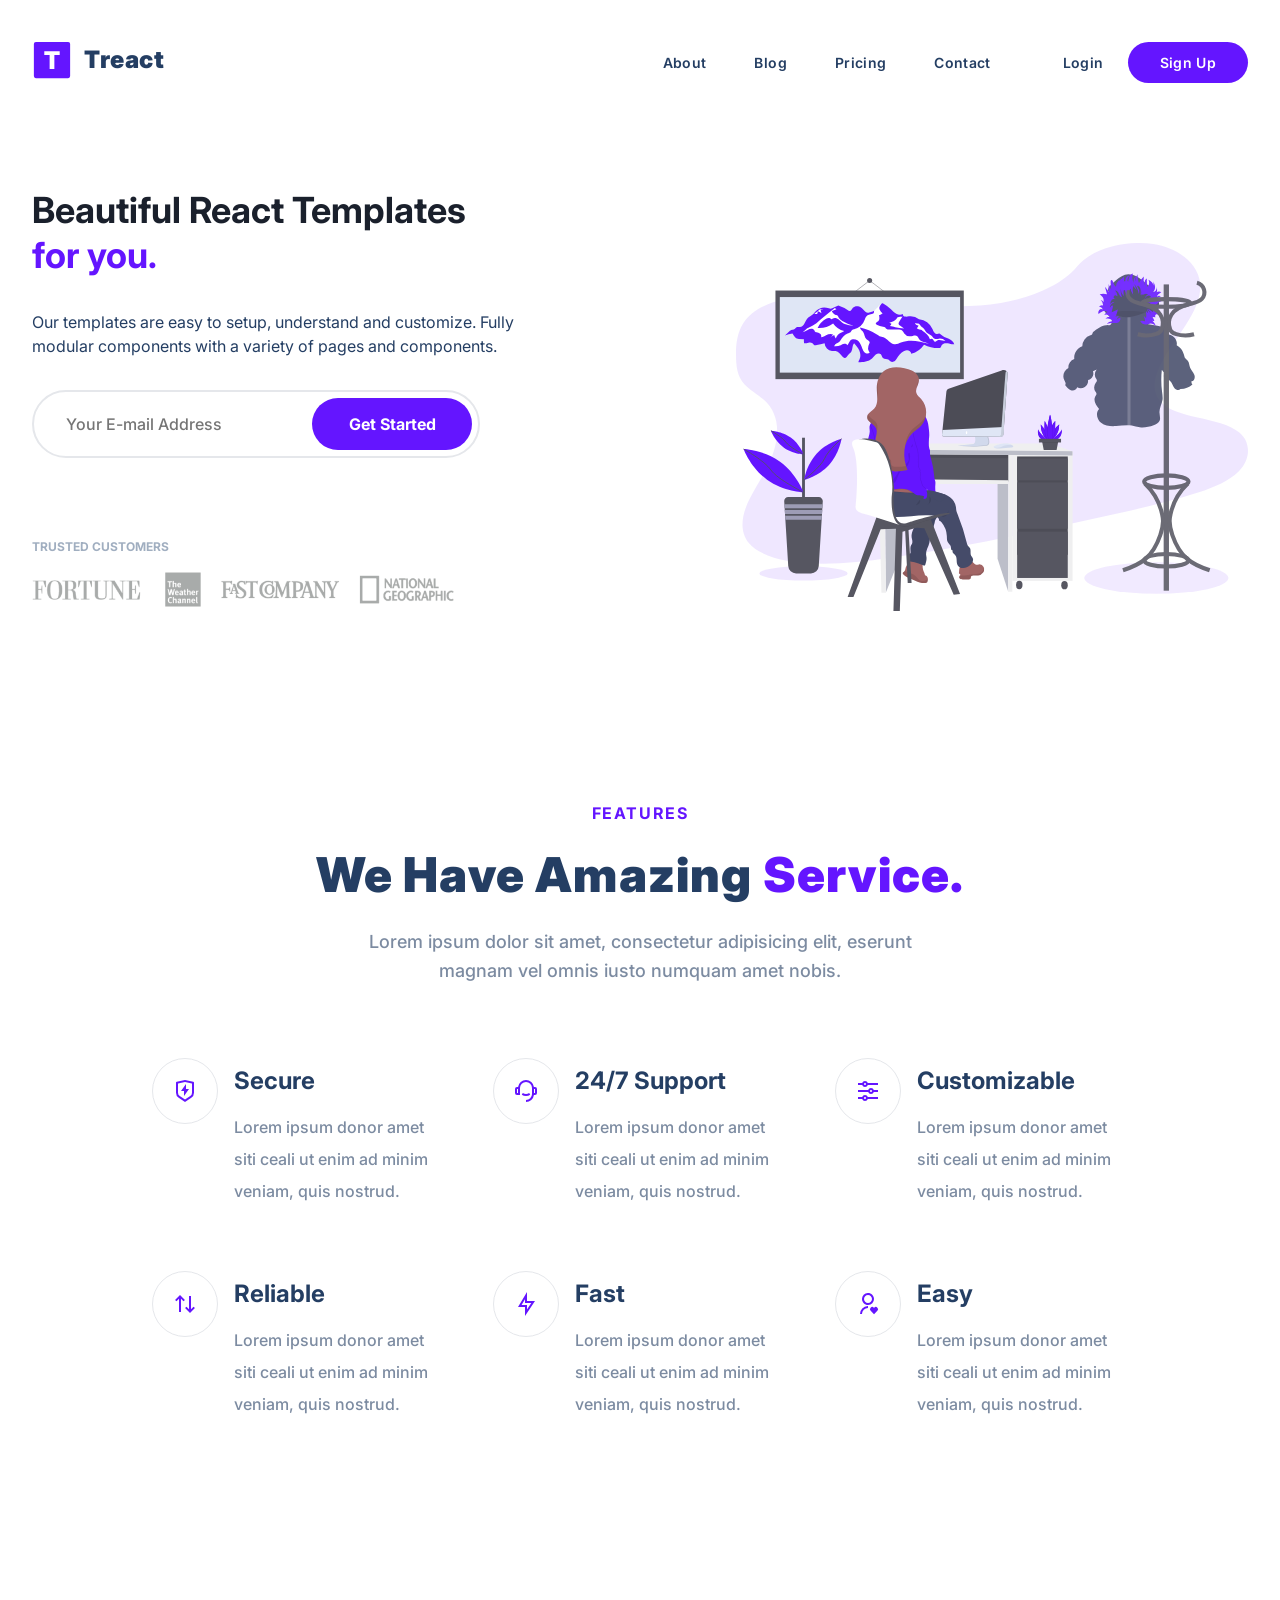
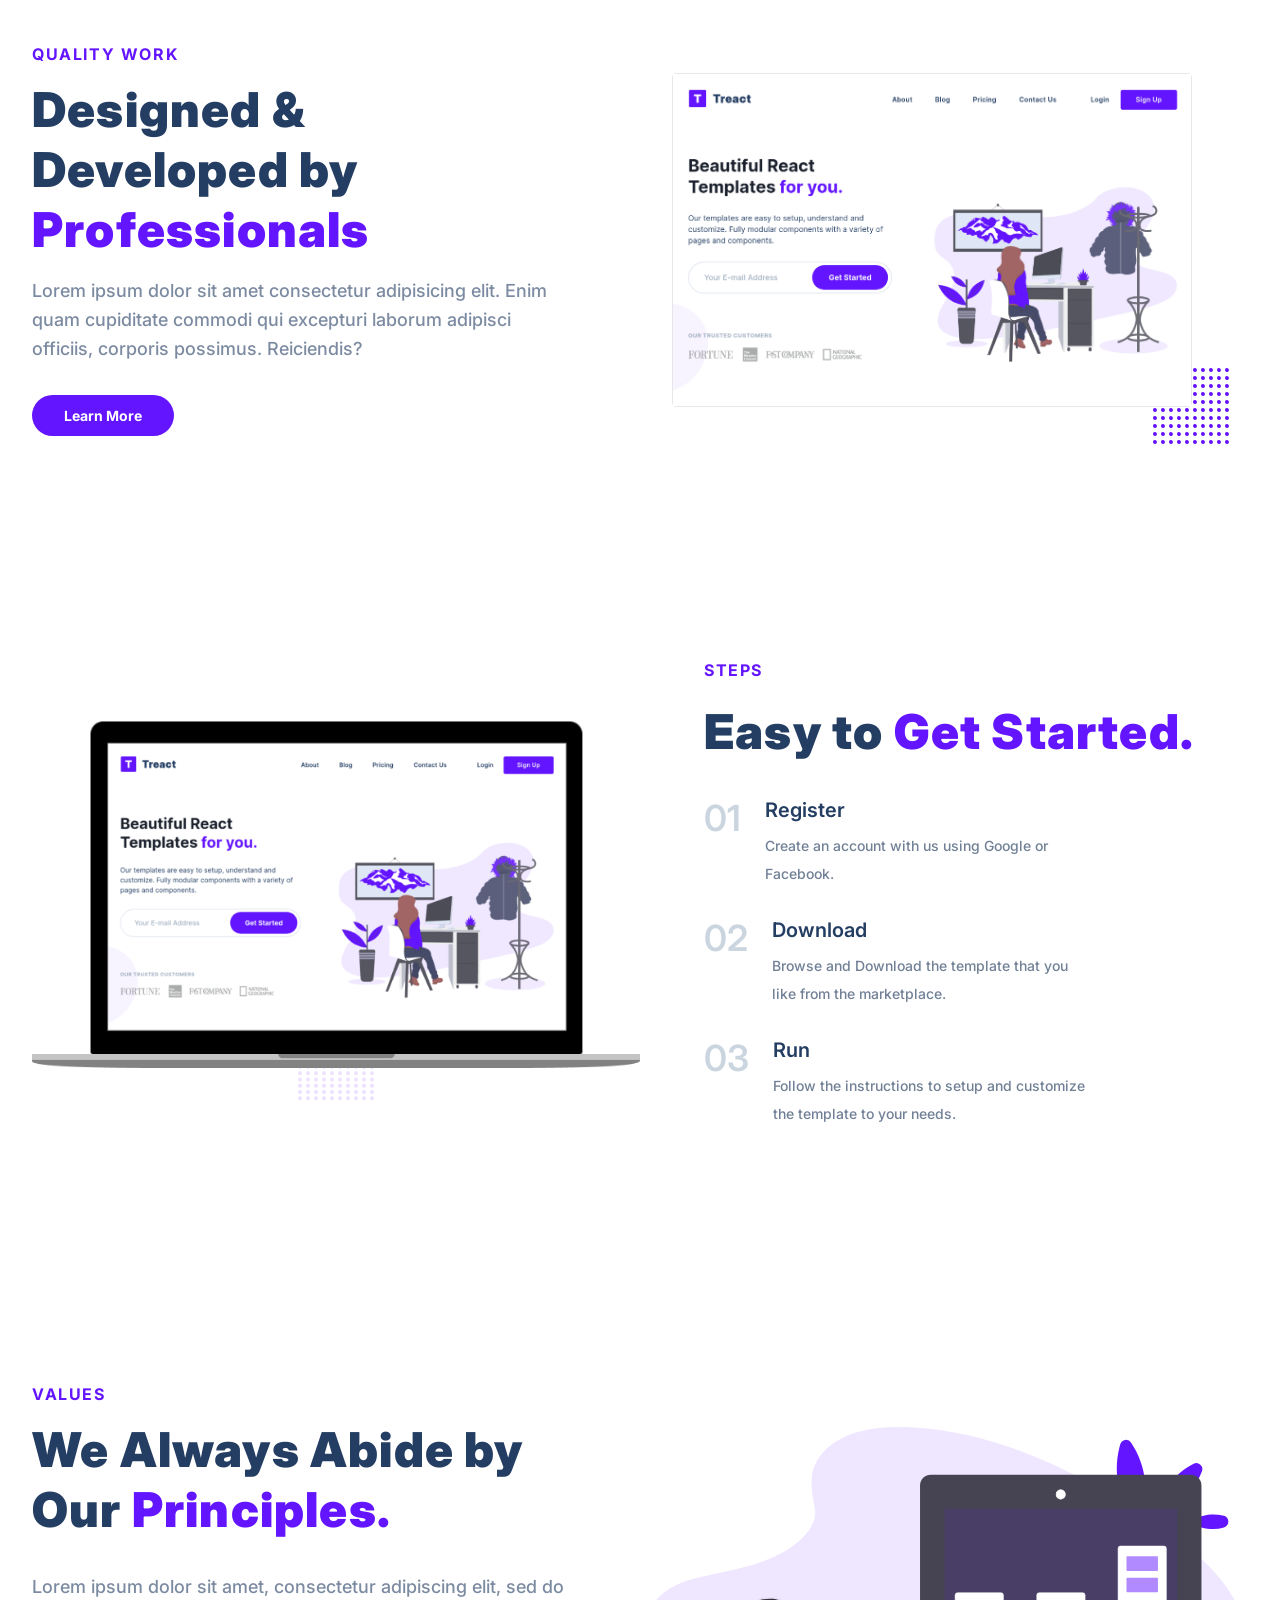
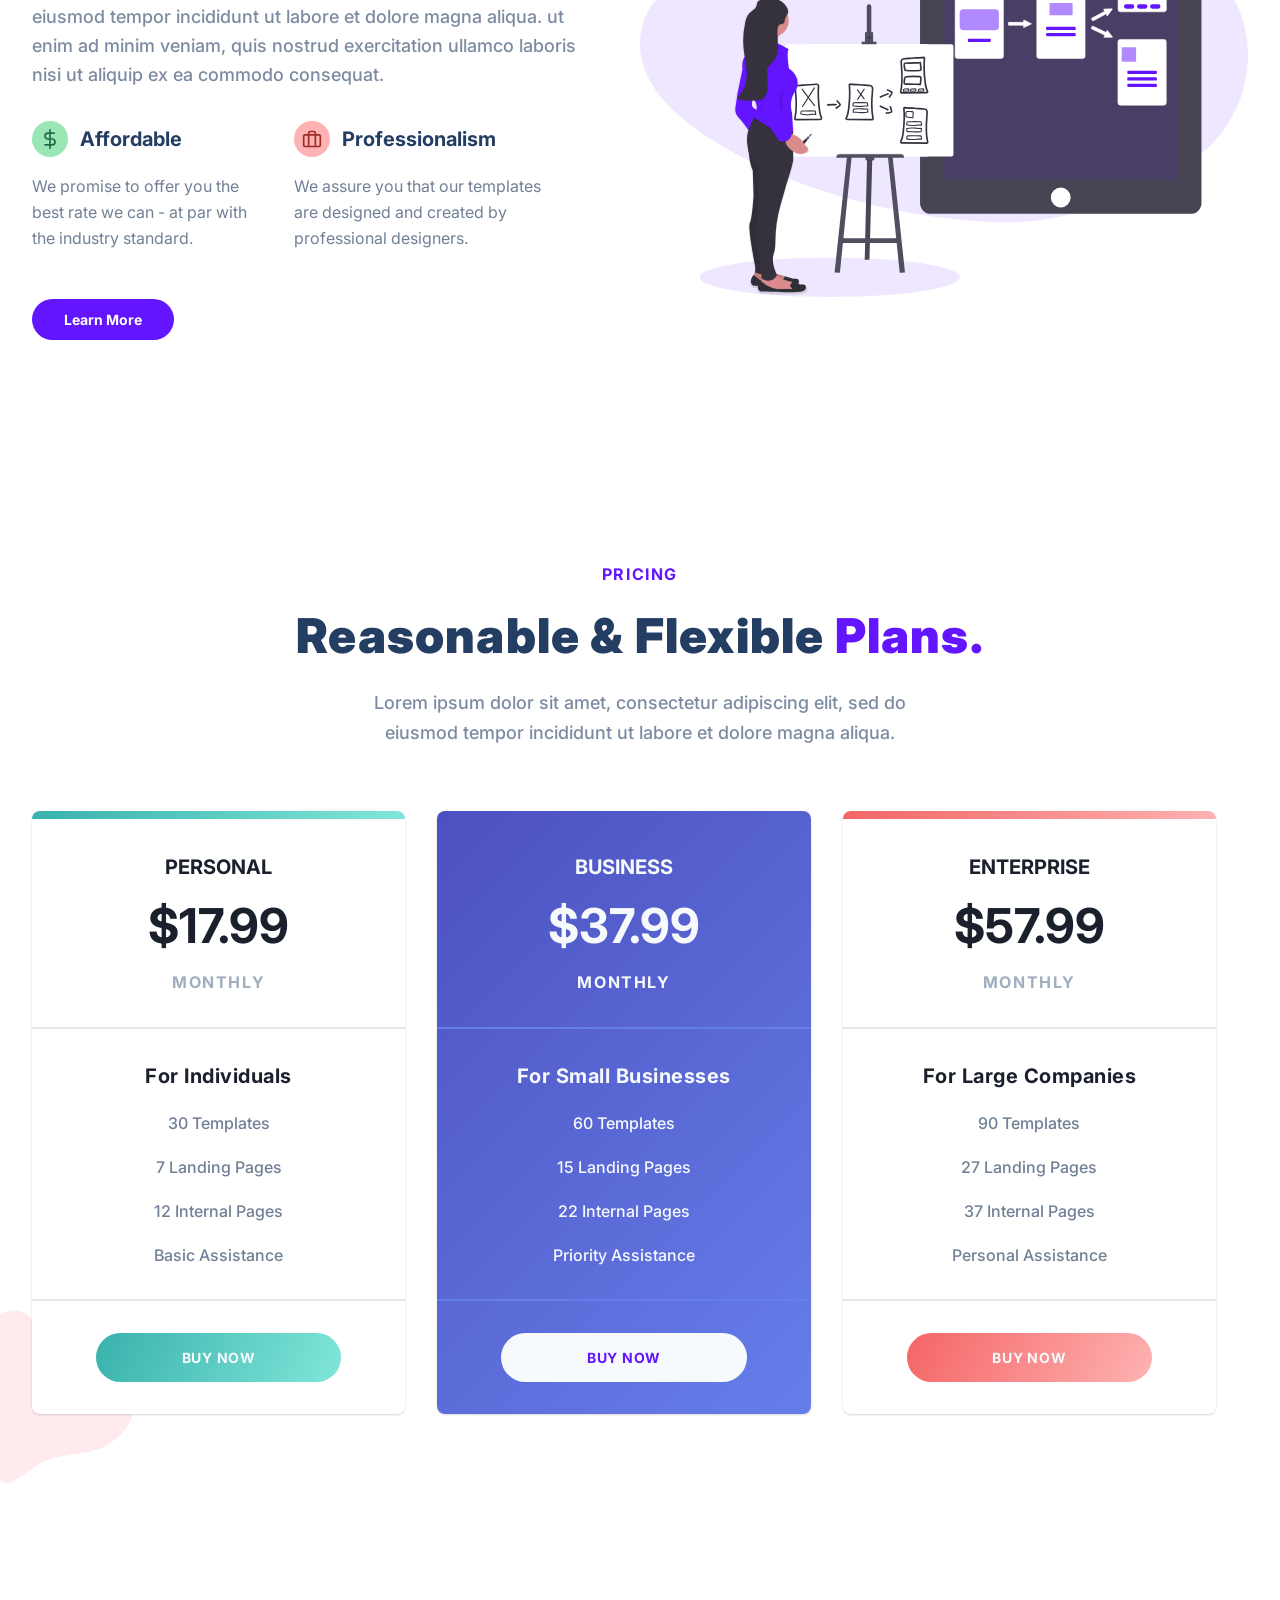
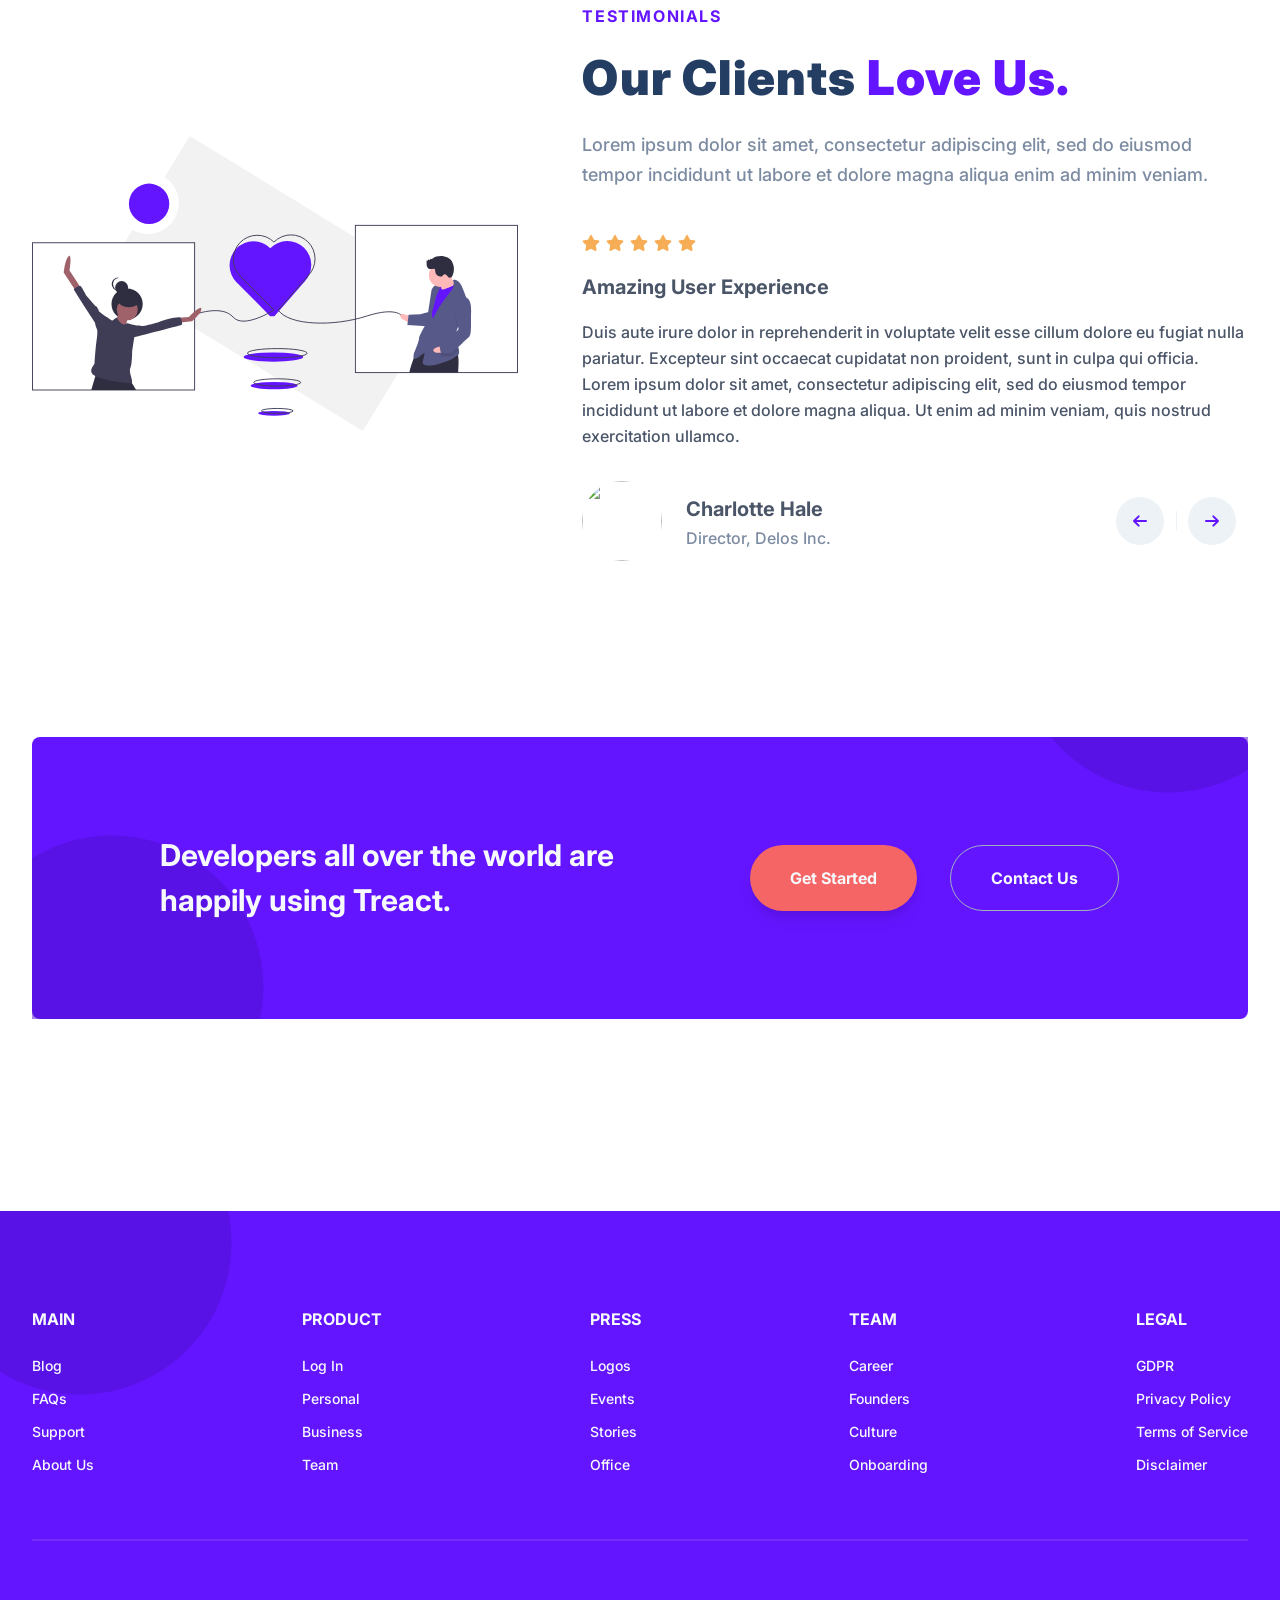
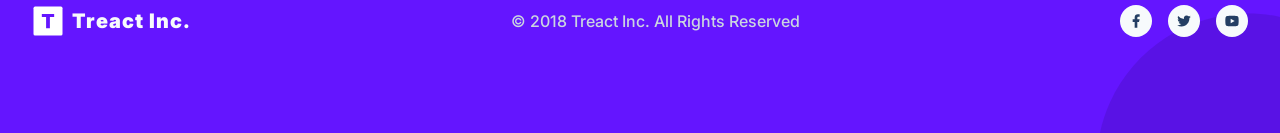
==== commit 1a22e747: "adding media to css" ====
--- a/treact-final-project/index.html
+++ b/treact-final-project/index.html
@@ -10,6 +10,17 @@
     <link rel="stylesheet" href="https://pro.fontawesome.com/releases/v5.10.0/css/all.css"
         integrity="sha384-AYmEC3Yw5cVb3ZcuHtOA93w35dYTsvhLPVnYs9eStHfGJvOvKxVfELGroGkvsg+p" crossorigin="anonymous" />
     <script src="script.js"></script>
+    <style media="all" id="fa-v4-font-face">/*!
+ * Font Awesome Free 6.7.2 by @fontawesome - https://fontawesome.com
+ * License - https://fontawesome.com/license/free (Icons: CC BY 4.0, Fonts: SIL OFL 1.1, Code: MIT License)
+ * Copyright 2024 Fonticons, Inc.
+ */@font-face{font-family:"FontAwesome";font-display:block;src:url(https://ka-f.fontawesome.com/releases/v6.7.2/webfonts/free-fa-solid-900.woff2) format("woff2"),url(https://ka-f.fontawesome.com/releases/v6.7.2/webfonts/free-fa-solid-900.ttf) format("truetype")}@font-face{font-family:"FontAwesome";font-display:block;src:url(https://ka-f.fontawesome.com/releases/v6.7.2/webfonts/free-fa-brands-400.woff2) format("woff2"),url(https://ka-f.fontawesome.com/releases/v6.7.2/webfonts/free-fa-brands-400.ttf) format("truetype")}@font-face{font-family:"FontAwesome";font-display:block;src:url(https://ka-f.fontawesome.com/releases/v6.7.2/webfonts/free-fa-regular-400.woff2) format("woff2"),url(https://ka-f.fontawesome.com/releases/v6.7.2/webfonts/free-fa-regular-400.ttf) format("truetype");unicode-range:u+f003,u+f006,u+f014,u+f016-f017,u+f01a-f01b,u+f01d,u+f022,u+f03e,u+f044,u+f046,u+f05c-f05d,u+f06e,u+f070,u+f087-f088,u+f08a,u+f094,u+f096-f097,u+f09d,u+f0a0,u+f0a2,u+f0a4-f0a7,u+f0c5,u+f0c7,u+f0e5-f0e6,u+f0eb,u+f0f6-f0f8,u+f10c,u+f114-f115,u+f118-f11a,u+f11c-f11d,u+f133,u+f147,u+f14e,u+f150-f152,u+f185-f186,u+f18e,u+f190-f192,u+f196,u+f1c1-f1c9,u+f1d9,u+f1db,u+f1e3,u+f1ea,u+f1f7,u+f1f9,u+f20a,u+f247-f248,u+f24a,u+f24d,u+f255-f25b,u+f25d,u+f271-f274,u+f278,u+f27b,u+f28c,u+f28e,u+f29c,u+f2b5,u+f2b7,u+f2ba,u+f2bc,u+f2be,u+f2c0-f2c1,u+f2c3,u+f2d0,u+f2d2,u+f2d4,u+f2dc}@font-face{font-family:"FontAwesome";font-display:block;src:url(https://ka-f.fontawesome.com/releases/v6.7.2/webfonts/free-fa-v4compatibility.woff2) format("woff2"),url(https://ka-f.fontawesome.com/releases/v6.7.2/webfonts/free-fa-v4compatibility.ttf) format("truetype");unicode-range:u+f041,u+f047,u+f065-f066,u+f07d-f07e,u+f080,u+f08b,u+f08e,u+f090,u+f09a,u+f0ac,u+f0ae,u+f0b2,u+f0d0,u+f0d6,u+f0e4,u+f0ec,u+f10a-f10b,u+f123,u+f13e,u+f148-f149,u+f14c,u+f156,u+f15e,u+f160-f161,u+f163,u+f175-f178,u+f195,u+f1f8,u+f219,u+f27a}</style>
+ <style media="all" id="fa-v5-font-face">/*!
+ * Font Awesome Free 6.7.2 by @fontawesome - https://fontawesome.com
+ * License - https://fontawesome.com/license/free (Icons: CC BY 4.0, Fonts: SIL OFL 1.1, Code: MIT License)
+ * Copyright 2024 Fonticons, Inc.
+ */@font-face{font-family:"Font Awesome 5 Brands";font-display:block;font-weight:400;src:url(https://ka-f.fontawesome.com/releases/v6.7.2/webfonts/free-fa-brands-400.woff2) format("woff2"),url(https://ka-f.fontawesome.com/releases/v6.7.2/webfonts/free-fa-brands-400.ttf) format("truetype")}@font-face{font-family:"Font Awesome 5 Free";font-display:block;font-weight:900;src:url(https://ka-f.fontawesome.com/releases/v6.7.2/webfonts/free-fa-solid-900.woff2) format("woff2"),url(https://ka-f.fontawesome.com/releases/v6.7.2/webfonts/free-fa-solid-900.ttf) format("truetype")}@font-face{font-family:"Font Awesome 5 Free";font-display:block;font-weight:400;src:url(https://ka-f.fontawesome.com/releases/v6.7.2/webfonts/free-fa-regular-400.woff2) format("woff2"),url(https://ka-f.fontawesome.com/releases/v6.7.2/webfonts/free-fa-regular-400.ttf) format("truetype")}</style>
+ <title>Module 2 Final Project</title>
 </head>
 
 <body>
@@ -373,21 +384,157 @@
         <section id="testimonials">
             <div class="container">
                 <div class="row">
-                    <!--  -->Enter Testimonials Section<!--  -->
+                   <img src="./assets/love-illustration.c759090fa833369ad6ffb6eb19cacb3e.svg" alt class="testimonials__img">
+                   <div class="testimonials__description">
+                     <div class="section__tag">testimonials</div>
+                      <h2 class="section__title">
+                        Our Clients <span class="purple">Love Us.</span>
+                      </h2>
+                       <p class="section__para">
+                        Lorem ipsum dolor sit amet, consectetur adipiscing elit, sed do eiusmod tempor incididunt ut labore et dolore magna aliqua enim ad minim veniam.
+                       </p>
+                        <div class="testimonial">
+                           <div class="testimonial__rating">
+                              <i class="fas fa-star" aria hidden="true"></i>
+                              <i class="fas fa-star" aria hidden="true"></i>
+                              <i class="fas fa-star" aria hidden="true"></i>
+                              <i class="fas fa-star" aria hidden="true"></i>
+                              <i class="fas fa-star" aria hidden="true"></i>
+                            </div>
+                            <h3 class="testimonial__title">Amazing User Experience
+                            </h3>
+                            <p class="testimonial__para">
+                                Duis aute irure dolor in reprehenderit in voluptate velit esse cillum dolore eu fugiat nulla pariatur. Excepteur sint occaecat cupidatat non proident, sunt in culpa qui officia. Lorem ipsum dolor sit amet, consectetur adipiscing elit, sed do eiusmod tempor incididunt ut labore et dolore magna aliqua. Ut enim ad minim veniam, quis nostrud exercitation ullamco.
+                            </p>
+                            <div class="testimonial__bottom">
+                              <div class="testimonial__profile">
+                               <img src="https://images.unsplash.com/photo-1494790108377-be9c29b29330?ixlib=rb-1.2.1&amp;ixid=eyJhcHBfaWQiOjEyMDd9&amp;auto=format&amp;fit=facearea&amp;facepad=3.25&amp;w=512&amp;h=512&amp;q=80" class="testimonial__img">
+                               <div class="testimonial__details">
+                                <div class="testimonial__name">Charlotte Hale</div>
+                                <div class="testimonial__role">Director, Delos Inc.</div>
+                               </div>
+                              </div>
+                               <div class="testimonial__buttons">
+                                 <button class="testimonial__button">
+                                    <svg fill="none" stroke="rgb(100,21,255)" stroke-linecap="round" stroke-linejoin="round" stroke-width="3" viewBox="0 0 24 24">
+                                     <path d="M10 19l-7-7m0 0l7-7m-7 7h18"></path>
+                                    </svg>
+                                 </button>
+                                  <div class="divider"></div>
+                                   <button class="testimonial__button">
+                                     <svg fill="none" stroke="rgb(100,21,255)" stroke-linecap="round" stroke-linejoin="round" stroke-width="3" viewBox="0 0 24 24">
+                                       <path d="M14 5l7 7m0 0l-7 7m7-7H3"></path>
+                                     </svg>
+                                </button>
+                             </div>
+                            </div>
+                           </div>
+                         </div>
+                       </div>
+                     </div>
+                 </section>
+        <section id="start">
+            <div class="container">
+                <div class="row">
+                   <svg viewBox="0 0 600 600" class="start__blob--1">
+                     <g transform="translate(300,300)">
+                      <path d="M153.6,-239C199.1,-209.8,236,-167.2,258.4,-118C280.9,-68.9,288.9,-13.1,281.2,40.4C273.5,93.9,250.1,145.2,214.7,186.1C179.3,226.9,131.9,257.4,80,272.6C28.2,287.8,-28.2,287.8,-80,272.6C-131.9,257.4,-179.3,226.9,-214.7,186.1C-250.1,145.2,-273.5,93.9,-281.2,40.4C-288.9,-13.1,-280.9,-68.9,-258.4,-118C-236,-167.2,-199.1,-209.8,-153.6,-239C-108.1,-268.3,-54.1,-284.1,0,-284.1C54.1,-284.1,108.1,-268.3,153.6,-239Z" fill="rgb(80,17,204)"></path>
+                     </g>
+                   </svg> 
+                   <svg viewBox="0 0 600 600" class="start__blob--2">
+                     <g transform="translate(300,300)">
+                     <path d="M153.6,-239C199.1,-209.8,236,-167.2,258.4,-118C280.9,-68.9,288.9,-13.1,281.2,40.4C273.5,93.9,250.1,145.2,214.7,186.1C179.3,226.9,131.9,257.4,80,272.6C28.2,287.8,-28.2,287.8,-80,272.6C-131.9,257.4,-179.3,226.9,-214.7,186.1C-250.1,145.2,-273.5,93.9,-281.2,40.4C-288.9,-13.1,-280.9,-68.9,-258.4,-118C-236,-167.2,-199.1,-209.8,-153.6,-239C-108.1,-268.3,-54.1,-284.1,0,-284.1C54.1,-284.1,108.1,-268.3,153.6,-239Z" fill="rgb(80,17,204)"></path>
+                     </g>
+                   </svg>
+              <div class="start__container">
+                <div class="start__row">
+                  <div class="start__title">
+                    Developers all over the world are happily using Treact.
+                  </div>
+                  <div class="start__buttons">
+                    <button class="start__button btn">Get Started</button>
+                    <button class="start__button btn">Contact Us</button>
+                  </div>
                 </div>
+              </div>
             </div>
-        </section>
-        <section id="start">
-            <div class="container">
-                <div class="row">
-                    <!--  -->Enter "Start"/Call to action section<!--  -->
-                </div>
-            </div>
+          </div>
         </section>
     </main>
     <footer>
+        <svg viewBox="0 0 600 600" class="footer__blob--1">
+          <g transform="translate(300,300)">
+          <path d="M153.6,-239C199.1,-209.8,236,-167.2,258.4,-118C280.9,-68.9,288.9,-13.1,281.2,40.4C273.5,93.9,250.1,145.2,214.7,186.1C179.3,226.9,131.9,257.4,80,272.6C28.2,287.8,-28.2,287.8,-80,272.6C-131.9,257.4,-179.3,226.9,-214.7,186.1C-250.1,145.2,-273.5,93.9,-281.2,40.4C-288.9,-13.1,-280.9,-68.9,-258.4,-118C-236,-167.2,-199.1,-209.8,-153.6,-239C-108.1,-268.3,-54.1,-284.1,0,-284.1C54.1,-284.1,108.1,-268.3,153.6,-239Z" fill="rgba(80,17,204)"></path>
+          </g>
+        </svg>
+        <svg viewBox="0 0 600 600" class="footer__blob--2">
+          <g transform="translate(300,300)">
+            <path d="M153.6,-239C199.1,-209.8,236,-167.2,258.4,-118C280.9,-68.9,288.9,-13.1,281.2,40.4C273.5,93.9,250.1,145.2,214.7,186.1C179.3,226.9,131.9,257.4,80,272.6C28.2,287.8,-28.2,287.8,-80,272.6C-131.9,257.4,-179.3,226.9,-214.7,186.1C-250.1,145.2,-273.5,93.9,-281.2,40.4C-288.9,-13.1,-280.9,-68.9,-258.4,-118C-236,-167.2,-199.1,-209.8,-153.6,-239C-108.1,-268.3,-54.1,-284.1,0,-284.1C54.1,-284.1,108.1,-268.3,153.6,-239Z" fill="rgba(80,17,204)"></path>
+          </g>
+        </svg>
         <div class="row footer__row">
-            <!--  -->Enter Footer<!--  -->
+          <div class="footer__columns">
+             <div class="footer__column">
+                 <div class="footer__column--title">MAIN</div>
+                  <a class="footer__column--link">Blog</a>
+                  <a class="footer__column--link">FAQs</a>
+                  <a class="footer__column--link">Support</a>
+                  <a class="footer__column--link">About Us</a>
+             </div>
+             <div class="footer__column">
+               <div class="footer__column--title">PRODUCT</div>
+               <a class="footer__column--link">Log In</a>
+               <a class="footer__column--link">Personal</a>
+               <a class="footer__column--link">Business</a>
+               <a class="footer__column--link">Team</a>
+             </div>
+             <div class="footer__column">
+               <div class="footer__column--title">PRESS</div>
+               <a class="footer__column--link">Logos</a>
+               <a class="footer__column--link">Events</a>
+               <a class="footer__column--link">Stories</a>
+               <a class="footer__column--link">Office</a>
+             </div>
+             <div class="footer__column">
+               <div class="footer__column--title">TEAM</div>
+               <a class="footer__column--link">Career</a>
+               <a class="footer__column--link">Founders</a>
+               <a class="footer__column--link">Culture</a>
+               <a class="footer__column--link">Onboarding</a>
+             </div>
+             <div class="footer__column">
+               <div class="footer__column--title">LEGAL</div>
+               <a class="footer__column--link">GDPR</a>
+               <a class="footer__column--link">Privacy Policy</a>
+               <a class="footer__column--link">Terms of Service</a>
+               <a class="footer__column--link">Disclaimer</a>
+             </div>
+           </div>
+           <div class="footer__divider"></div>
+           <div class="footer__bottom">
+             <div class="footer__logo">
+              <img src="./assets/logo-light.d9a5d1b5be5ea077b26864fdfc2e96a4.svg" alt class="footer__logo--img">
+              <h5 class="footer__logo--text">Treact Inc.</h5>
+             </div>
+             <div class="footer__copyright">&copy; 2018 Treact Inc. All Rights Reserved</div>
+             <div class="footer__socials">
+               <a class="footer__social--link">
+                <svg fill="currentColor" viewBox="0 0 24 24">
+                  <path d="M14 13.5h2.5l1-4H14v-2c0-1.03 0-2 2-2h1.5V2.14c-.326-.043-1.557-.14-2.857-.14C11.928 2 10 3.657 10 6.7v2.8H7v4h3V22h4v-8.5z"></path>
+                </svg>
+               </a>
+               <a class="footer__social--link">
+                <svg fill="currentColor" viewBox="0 0 24 24">
+                  <path d="M22.162 5.656a8.384 8.384 0 01-2.402.658A4.196 4.196 0 0021.6 4c-.82.488-1.719.83-2.656 1.015a4.182 4.182 0 00-7.126 3.814 11.874 11.874 0 01-8.62-4.37 4.168 4.168 0 00-.566 2.103c0 1.45.738 2.731 1.86 3.481a4.168 4.168 0 01-1.894-.523v.052a4.185 4.185 0 003.355 4.101 4.21 4.21 0 01-1.89.072A4.185 4.185 0 007.97 16.65a8.394 8.394 0 01-6.191 1.732 11.83 11.83 0 006.41 1.88c7.693 0 11.9-6.373 11.9-11.9 0-.18-.005-.362-.013-.54a8.496 8.496 0 002.087-2.165z"></path>
+                </svg>
+               </a>
+               <a class="footer__social--link">
+                <svg fill="currentColor" viewBox="0 0 24 24">
+                  <path d="M21.543 6.498C22 8.28 22 12 22 12s0 3.72-.457 5.502c-.254.985-.997 1.76-1.938 2.022C17.896 20 12 20 12 20s-5.893 0-7.605-.476c-.945-.266-1.687-1.04-1.938-2.022C2 15.72 2 12 2 12s0-3.72.457-5.502c.254-.985.997-1.76 1.938-2.022C6.107 4 12 4 12 4s5.896 0 7.605.476c.945.266 1.687 1.04 1.938 2.022zM10 15.5l6-3.5-6-3.5v7z"></path>
+                </svg>
+               </a>
+             </div>
+           </div>  
         </div>
     </footer>
 </body>
--- a/treact-final-project/style.css
+++ b/treact-final-project/style.css
@@ -91,6 +91,7 @@
 
 button {
     cursor: pointer;
+    border: none;
 }
 
 .btn {
@@ -934,11 +935,154 @@
 TESTIMONIALS ↓
 
 */
-
+#testimonials .container{
+    padding-top: 6rem;
+    padding-bottom: 5rem;
+}
 
 #testimonials .row {
-    display: flex;
-}
+    margin-left: auto;
+    margin-right: auto;
+    max-width: 1280px;
+    display: flex;
+    align-items: center;
+    justify-content: space-between;
+}
+
+#testimonials .section_title {
+    margin-bottom: 24px;
+    line-height: 1.25;
+}
+
+.testimonials__img {
+    width: 50%;
+}
+
+.testimonials__description {
+    display: flex;
+    flex-direction: column;
+    padding-left: 64px;
+    width: 50%
+}
+
+.testimonial {
+    margin-top: 40px;
+}
+
+.testimonial__rating {
+    color: #f6ad55;
+    margin-right: 2px;
+    margin-top: 4px;
+}
+
+.fas {
+    font-weight: 900;
+    font-family: Font Awesome 6 Free;
+    -moz-osx-font-smoothing: grayscale;
+    -webkit-font-smoothing: antialiased;
+    display: var(--fa-display, inline-block);
+    font-style: normal;
+    font-variant: normal;
+    line-height: 1;
+    text-rendering: auto;
+}
+
+.fas::before {
+    content: var(--fa);
+}
+
+.fa-star {
+    --fa: \f005;
+    color: #f6ad55;
+    display: inline-block;
+    height: 1.25rem;
+    width: 1.25rem;
+}
+
+.testimonial__title {
+    color: #4a5568;
+    line-height: 1.625;
+    margin-top: 1rem;
+    font-size: 1.25rem;
+    font-weight: 700;
+}
+
+.testimonial__para {
+    margin-top: 1rem;
+    margin-bottom: 2rem;
+    font-weight: 500;
+    line-height: 1.625;
+    font-size: 16px;
+    color: #4a5568;
+}
+
+.testimonial__bottom {
+    display: flex;
+    justify-content: space-between;
+}
+
+.testimonial__profile {
+    display: flex;
+    align-items: center;
+}
+
+.testimonial__img {
+    width: 80px;
+    height: 80px;
+    border-radius: 50%;
+}
+
+.testimonial__details {
+    margin-left: 24px;
+}
+
+.testimonial__name {
+    color: #4a5568;
+    line-height: 1.625;
+    font-size: 1.25rem;
+    font-weight: 700;
+}
+
+.testimonial__role {
+    color: #7c8ba1;
+    font-weight: 500;
+    line-height: 1.5;
+}
+
+.testimonial__buttons {
+    display: flex;
+    align-items: center;
+}
+
+.testimonial__button {
+    display: flex;
+    justify-content: center;
+    align-items: center;
+    padding: 16px;
+    background: #edf2f7;
+    border-radius: 50%;
+    margin: 0 12px;
+    transition: all 300ms ease;
+}
+
+.testimonial__button svg {
+    width: 16px;
+    height: 16px;
+}
+
+.testimonial__button:hover {
+    background-color: #e5e7eb;
+}
+
+.divider {
+    margin-top: 0.75rem;
+    margin-bottom: 0.75rem;
+    border-right-width: 1px;
+    width: 0.5px;
+    background-color: #edf2f7;
+    height: 20px;
+}
+
 
 
 /* 
@@ -953,6 +1097,98 @@
     position: relative;
     overflow: hidden;
 }
+
+.start__blob--1 {
+    position: absolute;
+    bottom: 0px;
+    left: 0px;
+    height: 20rem;
+    width: 20rem;
+    transform: translate(-5rem, 8rem);
+    color: #5011cc;
+    opacity: 0.5;
+}
+
+.start__blob--2 {
+    position: absolute;
+    top: 0px;
+    right: 0px;
+    height: 20rem;
+    width: 20rem;
+    transform: translate(5rem, -16rem);
+    color: #5011cc;
+    opacity: 0.5;
+}
+
+.start__row {
+    width: 100%;
+    margin: 0 auto;
+    max-width: 1024px;
+    padding: 0 32px;
+    display: flex;
+    justify-content: center;
+    align-items: center;
+}
+
+.start__container {
+    padding: 96px 0;
+    width: 100%;
+    background-color: #6415ff;
+    border-radius: 8px;
+    display: flex;
+    justify-content: center;
+    align-items: center;
+}
+
+.start__title {
+    width: 50%;
+    color: #f7fafc;
+    font-size: 30px;
+    font-weight: 700;
+    line-height: 1.5;
+    z-index: 2;
+}
+
+.start__buttons {
+    display: flex;
+    justify-content: flex-end;
+    width: 50%
+}
+
+.start__button {
+    padding: 20px 40px;
+    border-radius: 500px;
+    font-weight: 700;
+    font-size: 16px;
+    color: #f7fafc;
+    line-height: 1.5;
+    letter-spacing: 0.025;
+    margin: 1px;
+    z-index: 2;
+}
+
+.start__button:nth-child(1) {
+    background: #f56565;
+    box-shadow: rgba(0, 0, 0, 0) 0px 0px 0px 0px, rgba(0, 0, 0, 0) 0px 0px 0px 0px,
+    rgba(0, 0, 0, 0.1) 0px 10px 15px -3px, rgba(0, 0, 0, 0.05) 0px 4px 6px -2px;
+    margin-right: 32px;
+    transition: all 300ms ease;
+}
+
+.start__button:hover:nth-child(1) {
+    background-color: #e53e3e;
+}
+
+.start__button:nth-child(2) {
+    border: 1px solid #a0aec0;
+    transition: all 300ms ease;
+}
+
+.start__button:hover:nth-child(2) {
+    background-color: #f7fafc;
+    color: #6415ff;
+}
+
 
 
 /* 
@@ -970,6 +1206,142 @@
     overflow: hidden;
 }
 
+.footer__blob--1 {
+    position: absolute;
+    top: 0;
+    left: 0;
+    width: 320px;
+    height: 320px;
+    transform: translateX(-80px) translateY(-128px);
+    z-index: 1;
+    opacity: 0.5;
+}
+
+.footer__blob--2 {
+    position: absolute;
+    bottom: 0;
+    right: 0;
+    width:320px;
+    height: 320px;
+    transform: translateX(128px) translateY(192px);
+    z-index: 1;
+    opacity: 0.5;
+}
+
+.footer__columns {
+    margin-top: -48px;
+    display: flex;
+    justify-content: space-between;
+    flex-wrap: wrap;
+}
+
+.footer__column {
+    margin-top: 48px;
+    display: flex;
+    flex-direction: column;
+    align-items: flex-start;
+    z-index: 2;
+}
+
+.footer__column--title {
+    font-weight: 700;
+    color: #f7fafc;
+    line-height: 1.5;
+}
+
+.footer__column--link {
+    color: #f7fafc;
+    font-size: 14px;
+    margin-top: 12px;
+    line-height: 1.5;
+    font-weight: 500;
+    position: relative;
+    cursor: pointer;
+}
+
+.footer__column--link:nth-child(2) {
+    margin-top: 24px;
+}
+
+.footer__column--link:hover:after {
+    opacity: 1;
+}
+
+.footer__column--link:after {
+    content: "";
+    position: absolute;
+    left: 0;
+    bottom: -6px;
+    height: 2px;
+    width: 100%;
+    background: #fff;
+    transition: all 300ms ease;
+    opacity: 0;
+}
+
+.footer__divider {
+    width: 100%;
+    height: 2px;
+    margin: 64px 0;
+    background: #742cff;
+}
+
+.footer__bottom {
+    display: flex;
+    justify-content: space-between;
+    align-items: center;
+}
+
+.footer__logo {
+    display: flex;
+    align-items: center;
+}
+
+.footer__logo--img {
+    height: 32px;
+    width: 32px;
+}
+
+.footer__logo--text {
+    font-size: 20px;
+    color: #f7fafc;
+    font-weight: 900;
+    margin-left: 8px;
+    letter-spacing: 0.05em;
+}
+
+.footer__copyright {
+    color: #cbd5e0;
+    font-weight: 500;
+}
+
+.footer__socials {
+    display: flex;
+    align-items: center;
+    margin-left: -16px;
+}
+
+.footer__social--link {
+    margin-left: 16px;
+    padding: 8px;
+    background: #f7fafc;
+    display: flex;
+    justify-content: center;
+    border-radius: 50%;
+    z-index: 2;
+    cursor: pointer;
+    transition: all 300ms ease;
+}
+
+.footer__social--link:hover {
+    background-color: #cbd5e0;
+}
+
+.footer__social--link svg {
+    height: 16px;
+    width: 16px;
+}
+
 
 /* 
 
@@ -982,9 +1354,81 @@
     header .row {
         align-items: flex-end;
     }
+
+    .header__description--para {
+        font-size: 16px;
+    }
+
+    h1 {
+        font-size: 36px;
+        color: #1a202c;
+        line-height: 1.25;
+    }
+
+    .header__customers {
+        padding-right: 64px;
+    }
+
+    .header__img--wrapper {
+        display: flex;
+        justify-content: flex-end;
+    }
+
+    .header__img {
+        max-width: 512px;
+    }
+
+    .steps__grid {
+        height: 5rem;
+        width: 5rem;
+        bottom: -50px;
+    }
+
+    .plan__bottom {
+        padding-left: 2rem;
+        padding-right: 2rem;
+    }
+
+    .plan__button {
+        max-width: none;
+    }
+
+    .testimonials__img {
+        width: 40%;
+    }
+
+    .testimonials__description {
+        width: calc(100% - 40%)
+    }
 }
 
 @media (max-width: 1024px) {
+
+    #features .section__title {
+        font-size: 48px;
+    }
+
+    #pricing .section__title {
+        font-size: 48px;
+    }
+
+    #testimonials .container {
+        padding-top: 5rem;
+        padding-bottom: 5rem;
+    }
+
+    #start .container {
+        padding-top: 5rem;
+        padding-bottom: 5rem;
+    }
+
+    .section__para {
+        font-size: 16px;
+    }
+
+    .section__title {
+        font-size: 36px;
+    }
 
     .btn__menu {
         display: block;
@@ -993,9 +1437,108 @@
         flex-direction: column;
         align-items: center;
     }
+
+    .header__description {
+        text-align: center;
+        display: flex;
+        flex-direction: column;
+        align-items: center;
+        width: 100%;
+        max-width: 512px;
+        margin: 0 auto:
+    }
+
+    .header__img--wrapper {
+        width: 100%;
+        max-width: 512px;
+        margin: 0 auto;
+        margin-top: 48px;
+    }
+
+    .header__description--para {
+        margin: 20px 0;
+    }
+
+    h1 {
+        font-size: 30px;
+    }
+
+    .header__customers--title {
+        margin-top: 48px;
+    }
+
+    .header__customers {
+        padding-right: 0px;
+    }
+
     footer {
         padding: 80px 32px;
     }
+
+    .features {
+        max-width: 768px;
+    }
+
+    .feature {
+        width: calc(50%);
+    }
+
+    .feature__row {
+        padding: 32px 8px;
+        margin: 0 16px;
+    }
+
+    .feature__title {
+        line-height: 1;
+    }
+
+    .feature__para {
+        max-width: none;
+    }
+
+    .quality__description {
+        margin-right: 0px;
+        padding-right: 48px;
+    }
+
+    .values__list {
+        max-width: 20rem;
+        flex-direction: column;
+    }
+
+    .value {
+        margin-top: 2.5rem;
+    }
+
+    .plans {
+        flex-direction: column;
+        align-items: center;
+    }
+
+    .plan {
+        margin-right: 0px;
+    }
+
+    .testimonials__description {
+        padding-left: 48px;
+    }
+
+    .start__row {
+        flex-direction: column;
+    }
+
+    .start__title {
+        text-align: center;
+        width: 100%;
+        max-width: 512px;
+    }
+
+    .start__buttons {
+        width: auto;
+        margin-top: 24px;
+    }
+
+    
 }
 
 @media(max-width: 768px) {
@@ -1011,9 +1554,99 @@
     #pricing .row {
         margin-top: 40px;
     }
+
+    .section__para {
+        font-size: 14px;
+    }
+
+    .features {
+        justify-content: center;
+    }
+
+    .feature {
+        width: auto;
+        max-width: 384px;
+    }
+
+    .quality__description, .quality__img--wrapper, .steps__description, .steps__img--wrapper, .values__description, .values__img, .testimonials__description, .testimonials__img {
+        width: 100%;
+        max-width: 448px;
+    }
+
+    .quality__description, .steps__description, .values__description, .testimonials__description {
+        padding: 0;
+        margin-top: 64px;
+        text-align: center;
+    }
+
+    .step {
+        flex-direction: column;
+        align-items: center;
+    }
+
+    .step__description {
+        margin-top: 12px;
+        margin-left: 0;
+    }
+
+    .values__list {
+        margin-left: auto;
+        margin-right: auto;
+    }
+
+    .value {
+        margin-right: 0px;
+        align-items: center;
+    }
+
+    .value:nth-of-type(1) {
+        margin-right: 0px;
+    }
+
+    .testimonials__description {
+        padding-left: 0;
+    }
+
+    .footer__columns {
+        justify-content: flex-start;
+    }
+
+    .footer__column {
+        width: calc(100% / 3);
+    }
+
+    .footer__bottom {
+        display: flex;
+        justify-content: space-between;
+        align-items: center;
+    }
+
+    .footer__copyright, .footer__socials {
+        margin-top: 32px;
+    }
+
+    .footer__socials {
+        margin-left: 0px;
+    }
+
+    .footer__social--link:first-child {
+        margin-left: 0px;
+    }
 }
 
 @media(max-width: 640px) {
+    #features .section__title {
+        font-size: 36px;
+    }
+
+    #pricing .section__title {
+        font-size: 36px;
+    }
+
+    #steps .section__title {
+        margin: 16px 0 0 0;
+    }
+
     .container {
         padding: 80px 0;
     }
@@ -1021,5 +1654,141 @@
         margin: 8px 0;
         padding-bottom: 4px;
     }
+
+    .header__email {
+        flex-direction: column;
+        height: auto;
+    }
+
+    .header__email--input {
+        position: static;
+        padding: 16px 0;
+        padding-left: 32px;
+        line-height: 1.5;
+    }
+
+    .header__email--btn {
+        width: 100%;
+        padding: 16px 0;
+        margin: 16px 0;
+        margin-bottom: 0px;
+        line-height: 1.5;
+    }
+
+    .header__customers--title {
+        font-size: 14px;
+        letter-spacing: 0.05em;
+    }
+
     main {
-        margin-bot+        margin-bottom: 80px;
+    }
+
+    .feature__row {
+        flex-direction: column;
+        align-items: center;
+        text-align: center;
+    }
+
+    .feature__text {
+        margin-left: 0px;
+        margin-left: 16px;
+    }
+
+    .feature__title {
+        letter-spacing: 0.025em;
+        line-height: 1;
+    }
+
+    .feature__para {
+        margin-top: 4px;
+        line-height: 2;
+    }
+
+    .section__title {
+        font-size: 30px;
+        line-height: 1.25;
+    }
+
+    .btn {
+        line-height: 1.5;
+    }
+
+    .steps__list {
+        margin-top: 48px;
+    }
+
+    .plan__price {
+        font-size: 36px;
+    }
+
+    .plan__bottom {
+        padding: 2rem 1rem;
+    }
+
+    .testimonial__para {
+        margin-bottom: 32px;
+    }
+
+    .testimonial__bottom {
+        flex-direction: column;
+        align-items: center;
+        padding-top: 4px;
+    }
+
+    .testimonial__profile {
+        flex-direction: column;
+        align-items: center;
+    }
+
+    .testimonial__img {
+        height: 64px;
+        width: 64px;
+    }
+
+    .testimonial__details {
+        margin-left: 0;
+        margin-top: 8px;
+    }
+
+    .testimonial__buttons {
+        margin-top: 32px;
+    }
+
+    .start__container {
+        padding: 80px 0;
+    }
+
+    .start__title {
+        font-size: 24px;
+    }
+
+    .start__buttons {
+        flex-direction: column;
+    }
+
+    .start__button:nth-child(1) {
+        margin-right: 0;
+    }
+
+    .start__button:nth-child(2) {
+        margin-top: 16px;
+    }
+
+    .footer__columns {
+        justify-content: center;
+    }
+
+    .footer__column {
+        width: auto;
+        padding: 0 16px;
+        text-align: center;align-items: center;
+    }
+
+    .footer__copyright {
+        font-size: 14px;
+        text-align: center;
+        line-height: 1.5;
+    }
+
+}
